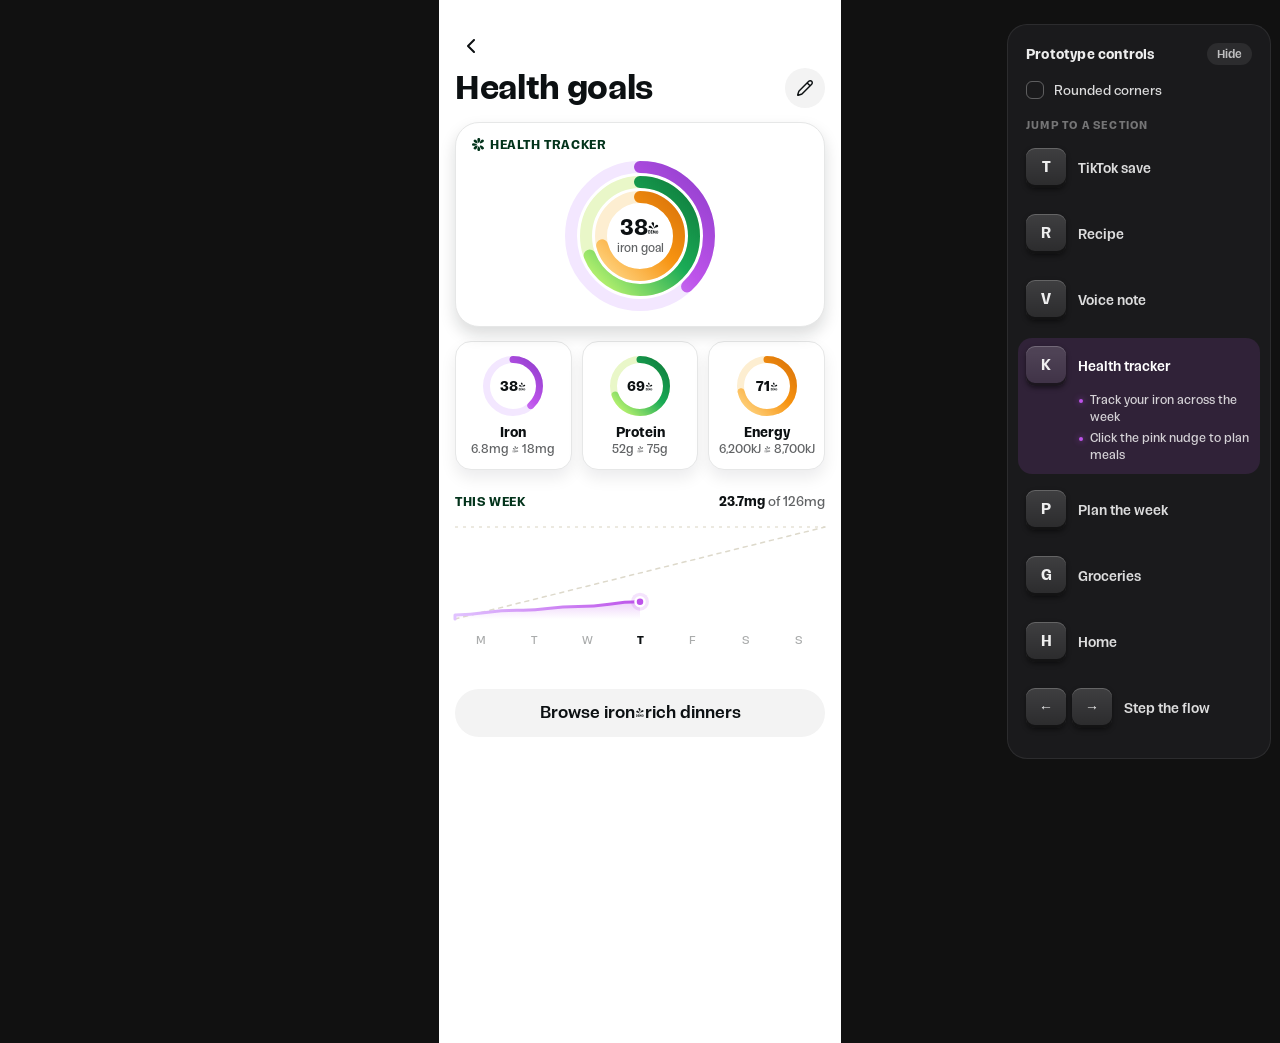
==== clove-home/goals.html @ 05e69d2d "Clove first-mile prototype, flow screenshots, and Pages deploy Co-Authored-By: Claude Fable 5 <norep" ====
<!DOCTYPE html>
<html lang="en">
<head>
<meta charset="utf-8" />
<meta name="viewport" content="width=device-width, initial-scale=1" />
<title>Clove - Health goals</title>
<link rel="stylesheet" href="base.css" />
<script src="frame.js"></script>
<link rel="stylesheet" href="memory.css" />
<link rel="stylesheet" href="goals.css" />
</head>
<body class="goals">
<div class="phone">

  <!-- same page chrome as My Kitchen: back chevron + big title -->
  <nav class="gl-nav">
    <button class="gl-nav__back" id="glBack" aria-label="Back"><span class="ico ico-24"><img src="assets/icons/chevron-rt.svg" alt="" style="transform:translate(-50%,-50%) rotate(90deg)" /></span></button>
  </nav>

  <main class="gl-body" id="glBody">
    <div class="gl-title-row">
      <h1 class="gl-title">Health goals</h1>
      <button class="gl-edit" id="glEdit" aria-label="Edit health goals">
        <span class="ico ico-20"><img src="assets/icons/pencil.svg" alt="" style="width:16px;height:16px" /></span>
      </button>
    </div>

    <section class="pcard gl-hero" id="glHero">
      <p class="gl-hero__eyebrow"><img src="assets/icons/clove-kale.svg" alt="" />Health tracker</p>
      <div class="gl-hero__rings">
        <div class="gl-hero__wrap">
          <div id="glHeroRings"></div>
          <div class="gl-hero__center"><span class="gl-hero__pct" id="glPct">0%</span><span class="gl-hero__lbl" id="glLbl">iron goal</span></div>
        </div>
      </div>
    </section>
    <!-- empty state -->
    <section class="pcard gl-promo" id="glPromo" hidden>
      <div class="gl-promo__top">
        <span class="gl-promo__rings" id="glPromoRings"></span>
        <div>
          <span class="goal-card__eyebrow"><img src="assets/icons/clove-kale.svg" alt="" />Health tracker</span>
          <p class="gl-promo__title">Cook toward a goal.</p>
        </div>
      </div>
      <p class="gl-promo__body">Tell Clove what you are working on, and every dinner it suggests is picked to close the gap.</p>
      <div class="gl-promo__chips"><span class="gl-chip">🩸 Iron</span><span class="gl-chip">💪 Protein</span><span class="gl-chip">+5 more</span></div>
      <button class="gl-promo__cta" id="glStart">Set a health goal →</button>
    </section>

    <div class="gl-rings" id="glRings"></div>

    <section class="gl-week" id="glWeek">
      <div class="gl-week__head"><span class="gl-eyebrow">This week</span><span class="gl-week__tot"><b id="glWeekTot">0</b> of <span id="glWeekGoal">0</span></span></div>
      <svg viewBox="0 0 320 108" preserveAspectRatio="none" id="glChart"></svg>
      <div class="gl-week__days"><span>M</span><span>T</span><span>W</span><span class="today">T</span><span>F</span><span>S</span><span>S</span></div>
    </section>

    <button class="btn-tonal gl-browse" id="glInsCta">Browse iron-rich dinners</button>

    <!-- the same pink nudge as the recipe page: plan the week around the goal -->
    <div class="gl-plan" id="glPlanWrap">
      <button class="ai-card" id="glPlan">
        <span class="ai-card__clove"><span class="mark"><img class="logo" src="assets/icons/clove-white.svg" alt="" /><img class="spark" src="assets/icons/clove-sparkle.svg" alt="" /></span></span>
        <span class="ai-card__text">
          <span class="t" id="glPlanT">Plan meals to hit your iron goal</span>
          <span class="s" id="glPlanS">Health goal: Iron</span>
        </span>
      </button>
    </div>

    <section class="gl-boost" id="glBoost" hidden>
      <p class="gl-boost__title" id="glBoostT"></p>
      <p class="gl-boost__sub">Ranked by how much of your daily target they cover</p>
      <div class="gl-boost__list" id="glBoostList"></div>
    </section>

  </main>

  <!-- "What are you working on?" -->
  <div class="gl-sheet" id="glSheet" hidden>
    <div class="gl-sheet__scrim" id="glScrim"></div>
    <div class="gl-sheet__card">
      <div class="gl-sheet__grab"></div>
      <h2 class="gl-sheet__h">What are you working on?</h2>
      <p class="gl-sheet__s">Clove shapes every suggestion around this.</p>
      <div class="gl-opts" id="glOpts"></div>
    </div>
  </div>
</div>

<script src="app.js"></script>
<script src="memory.js"></script>
<script src="goals.js"></script>
<script>
  (function () {
    var G = CloveGoals;
    var body = document.getElementById("glBody");
    var promo = document.getElementById("glPromo");
    var sheet = document.getElementById("glSheet");
    var ids = ["glRings", "glWeek", "glPlanWrap", "glInsCta", "glBoost", "glEdit"];

    // the tracker is pinned to Home by default (goals.js), quietly: no toast
    function setPinUI() {}

    function drawWeek(r) {
      var svg = document.getElementById("glChart");
      var goalN = r.goalN || parseFloat(String(r.goal).replace(/[^\d.]/g, "")) || 1;
      var nowN = r.nowN || parseFloat(String(r.now).replace(/[^\d.]/g, "")) || 0;
      var unit = r.unit || String(r.goal).replace(/[\d.,\s]/g, "");
      var weekPct = [0.31, 0.35, 0.28, 0, 0, 0, 0];
      // draw in the svg's real pixel box so nothing is stretched (round dot)
      var W = Math.round(svg.clientWidth) || 320, H = Math.round(svg.clientHeight) || 84, PAD = 8, run = 0, cum = [];
      svg.setAttribute("viewBox", "0 0 " + W + " " + H);
      svg.setAttribute("preserveAspectRatio", "xMidYMid meet");
      weekPct.forEach(function (p, i) { run += i === 3 ? nowN : p * goalN; cum.push(run); });
      var weekGoal = goalN * 7;
      var x = function (i) { return (i / 6) * W; };
      var y = function (v) { return H - PAD - Math.min(1, v / weekGoal) * (H - PAD * 2); };
      var pts = [{ x: 0, y: H - PAD }].concat(cum.slice(0, 4).map(function (v, i) { return { x: x(i), y: y(v) }; }));
      var d = pts.map(function (p, i) {
        if (!i) return "M" + p.x.toFixed(1) + " " + p.y.toFixed(1);
        var q = pts[i - 1], cx = (q.x + p.x) / 2;
        return "C" + cx.toFixed(1) + " " + q.y.toFixed(1) + " " + cx.toFixed(1) + " " + p.y.toFixed(1) + " " + p.x.toFixed(1) + " " + p.y.toFixed(1);
      }).join(" ");
      var last = pts[pts.length - 1];
      var lg = (G.GRADS[r.color] || [r.color, r.color]);
      lg = [lg[0], lg[1]];
      svg.innerHTML =
        '<defs><linearGradient id="cum" x1="0" y1="0" x2="0" y2="1"><stop offset="0%" stop-color="' + lg[1] + '" stop-opacity="0.26"/><stop offset="100%" stop-color="' + lg[1] + '" stop-opacity="0"/></linearGradient>' +
        '<linearGradient id="lineG" x1="0" y1="0" x2="1" y2="0"><stop offset="0%" stop-color="' + lg[0] + '"/><stop offset="100%" stop-color="' + lg[1] + '"/></linearGradient></defs>' +
        '<line x1="0" y1="8" x2="' + W + '" y2="8" stroke="#e6e2d6" stroke-width="1.5" stroke-dasharray="3 5"/>' +
        '<path d="M0 ' + (H - PAD) + " L" + W + " " + PAD + '" fill="none" stroke="#ddd9cb" stroke-width="1.5" stroke-dasharray="4 5" stroke-linecap="round"/>' +
        '<path d="' + d + " L" + last.x.toFixed(1) + " " + (H - PAD) + ' L0 ' + (H - PAD) + ' Z" fill="url(#cum)"/>' +
        '<path class="gl-line" d="' + d + '" fill="none" stroke="url(#lineG)" stroke-width="3" stroke-linecap="round" stroke-linejoin="round"/>' +
        '<circle cx="' + last.x.toFixed(1) + '" cy="' + last.y.toFixed(1) + '" r="9" fill="' + lg[1] + '" opacity="0.16"/>' +
        '<circle cx="' + last.x.toFixed(1) + '" cy="' + last.y.toFixed(1) + '" r="4.5" fill="' + lg[1] + '" stroke="#fff" stroke-width="2.5"/>';
      var fmt = function (n) { return (Math.round(n * 10) / 10).toLocaleString(); };
      document.getElementById("glWeekTot").textContent = fmt(cum[3]) + unit;
      document.getElementById("glWeekGoal").textContent = fmt(weekGoal) + unit;
      // draw the line in
      var line = svg.querySelector(".gl-line");
      var len = line.getTotalLength();
      line.style.strokeDasharray = len; line.style.strokeDashoffset = len;
      line.getBoundingClientRect();
      line.style.transition = "stroke-dashoffset 1.1s cubic-bezier(.35,.9,.35,1) .15s";
      line.style.strokeDashoffset = 0;
    }

    function render(animate) {
      var g = G.primary();
      ids.forEach(function (id) { document.getElementById(id).hidden = !g; });
      document.getElementById("glHero").hidden = !g;
      promo.hidden = !!g;
      setPinUI();
      if (!g) {
        document.getElementById("glPromoRings").innerHTML = G.ringsSVG([{ pct: 0.38, color: "#4285f4" }, { pct: 0.69, color: "#a855f7" }, { pct: 0.71, color: "#34a853" }], 88, 9, "#f0eee6", true);
        setTimeout(function () { G.playRings(promo); }, 150);
        return;
      }
      var rings = G.rings();
      // hero
      document.getElementById("glHeroRings").innerHTML = G.ringsSVG(rings, 152, 12, null, animate);
      document.getElementById("glLbl").textContent = g.heroShort;
      var pctEl = document.getElementById("glPct");
      var target = Math.round(rings[0].pct * 100);
      if (animate) {
        // timer-driven (not rAF) so it also runs while the tab is backgrounded
        var t0 = Date.now();
        clearInterval(pctEl._iv);
        pctEl._iv = setInterval(function () {
          var k = Math.min(1, (Date.now() - t0) / 1100); k = 1 - Math.pow(1 - k, 3);
          pctEl.textContent = Math.round(target * k) + "%";
          if (k >= 1) clearInterval(pctEl._iv);
        }, 16);
      } else pctEl.textContent = target + "%";
      // small ring cards
      document.getElementById("glRings").innerHTML = rings.map(function (r) {
        return '<div class="gl-ringcard"><div class="gl-ringcard__wrap">' + G.ringsSVG([r], 62, 7, r.track, animate) +
          '<span class="gl-ringcard__pct">' + Math.round(r.pct * 100) + "%</span></div>" +
          '<div><p class="gl-ringcard__lbl">' + r.label + '</p><p class="gl-ringcard__sub">' + r.now + " / " + r.goal + "</p></div></div>";
      }).join("");
      setTimeout(function () { G.playRings(document); }, 90);
      drawWeek(rings[0]);
      // the pink nudge holds back until the chart line has finished drawing,
      // then springs in (gl-plan--reveal: rise + wand pop + one sheen)
      var planCard = document.querySelector("#glPlanWrap .ai-card");
      planCard.classList.remove("ai-card--reveal");
      clearTimeout(planCard._t);
      if (animate) {
        planCard.classList.add("ai-card--wait");
        planCard._t = setTimeout(function () {
          planCard.classList.remove("ai-card--wait");
          planCard.classList.add("ai-card--reveal");
        }, 1500);
      } else planCard.classList.remove("ai-card--wait");
      // plan nudge (same as the recipe page) + browse CTA
      var lbl = rings[0].label;
      document.getElementById("glPlanT").textContent = "Plan meals to hit your " + lbl.toLowerCase() + " goal";
      document.getElementById("glPlanS").textContent = "Health goal: " + lbl;
      document.getElementById("glInsCta").textContent = g.insight.cta.replace(/^Show me /, "Browse ").replace(/\s*→\s*$/, "");
      document.getElementById("glBoostT").textContent = g.boostTitle;
      var doneIdx = G.boostedItem();
      document.getElementById("glBoostList").innerHTML = g.items.map(function (it, i) {
        var isDone = i === doneIdx;
        return '<div class="gl-item" style="--d:' + (i * 70) + 'ms"><img src="assets/img/goals/' + it.img + '" alt="" />' +
          '<div class="gl-item__body"><div class="gl-item__top"><span class="gl-item__t">' + it.title + '</span><span class="gl-item__time">' + it.time + "</span></div>" +
          '<span class="gl-item__gain">' + it.gain + ' <span class="gl-item__bar"><i style="width:' + Math.round(it.pct * 100) + '%"></i></span></span>' +
          '<p class="gl-item__why">✦ ' + it.why + "</p>" +
          '<button class="gl-item__add' + (isDone ? " done" : "") + '" data-i="' + i + '">' + (isDone ? "In your plan ✓" : "Add to plan") + "</button></div></div>";
      }).join("") || '<p class="gl-boost__sub">Clove is still learning which dinners fit this goal.</p>';
      var listOpen = doneIdx >= 0 || document.getElementById("glBoost").dataset.open === "1";
      document.getElementById("glBoost").hidden = !listOpen; // once you have cooked one, the list stays
      document.getElementById("glInsCta").hidden = listOpen;
    }

    /* ---- sheet: add a goal ---- */
    function openSheet() {
      var opts = document.getElementById("glOpts");
      opts.innerHTML = G.OPTIONS.map(function (o) {
        var have = G.has(o.id);
        return '<button class="gl-opt' + (have ? " have" : "") + '" data-id="' + o.id + '"' + (have ? " disabled" : "") + '><span class="e">' + o.emoji + '</span><span class="l">' + o.label + "</span>" +
          (have ? '<span class="have-tag">Already tracking</span>' : '<span class="s">' + o.sub + "</span>") + "</button>";
      }).join("");
      sheet.hidden = false;
      void sheet.offsetWidth;
      sheet.classList.add("show");
      opts.querySelectorAll(".gl-opt:not(.have)").forEach(function (b) {
        b.addEventListener("click", function () {
          b.classList.add("on");
          var id = b.dataset.id;
          setTimeout(function () {
            closeSheet();
            G.add(id);
            var g = G.LIB[id];
            setTimeout(function () {
              render(true);
              CloveMemory.toast(g.toast, "Added to your health goals · Clove will cook toward it", { goal: true, href: "goals.html" });
            }, 380);
          }, 260);
        });
      });
    }
    function closeSheet() {
      sheet.classList.remove("show");
      setTimeout(function () { sheet.hidden = true; }, 480);
    }
    document.getElementById("glScrim").addEventListener("click", closeSheet);
    document.getElementById("glStart").addEventListener("click", openSheet);
    document.getElementById("glEdit").addEventListener("click", openSheet);

    /* ---- plan nudge → meal plan ---- */
    document.getElementById("glPlan").addEventListener("click", function () {
      location.href = localStorage.getItem("clovePlanned") ? "plan.html" : "plan.html?ask=1";
    });

    /* ---- browse → boosters, cook one → ring climbs ---- */
    document.getElementById("glInsCta").addEventListener("click", function () {
      var cta = this, b = document.getElementById("glBoost");
      b.dataset.open = "1";
      cta.hidden = true;
      b.hidden = false;
      b.classList.add("reveal");
      setTimeout(function () { b.scrollIntoView({ behavior: "smooth", block: "start" }); }, 60);
    });
    document.getElementById("glBoostList").addEventListener("click", function (e) {
      var btn = e.target.closest(".gl-item__add");
      if (!btn || btn.classList.contains("done")) return;
      btn.classList.add("done");
      btn.textContent = "In your plan ✓";
      var g = G.primary();
      var it = g.items[Number(btn.dataset.i)];
      G.boost(Number(btn.dataset.i));
      localStorage.setItem("clovePlanned", "1");
      window.scrollTo({ top: 0, behavior: "smooth" });
      setTimeout(function () {
        render(true);
        var r = G.rings()[0];
        CloveMemory.toast(it.gain.replace("+", "") + ", " + (r.pct >= 0.95 ? "ring closed" : r.pct >= 0.78 ? "ring nearly closed" : "ring on its way"), "Added to this week’s plan", { goal: true, href: "plan.html" });
      }, 420);
    });

    document.getElementById("glBack").addEventListener("click", function () {
      if (document.referrer && /profile|index/.test(document.referrer)) history.back();
      else location.href = "profile.html";
    });

    // this page always shows the real tracker (same UI whether you arrive
    // from the profile card or the homepage): default to the iron goal,
    // quietly, if none is set yet
    if (!G.primary()) G.add("iron");
    render(true);
    if (location.hash === "#add") setTimeout(openSheet, 400);
  })();
</script>
</body>
</html>
---- clove-home/base.css ----
/* ============================================================
   Clove — shared design language
   Fonts, tokens, page frame, header patterns, tab bar
   ============================================================ */

@font-face {
  font-family: "Acaraje";
  src: url("assets/fonts/Acaraje-Regular.otf") format("opentype");
  font-weight: 400;
  font-style: normal;
  font-display: block;
}
@font-face {
  font-family: "Acaraje";
  src: url("assets/fonts/Acaraje-Medium.otf") format("opentype");
  font-weight: 500;
  font-style: normal;
  font-display: block;
}
@font-face {
  font-family: "Acaraje";
  src: url("assets/fonts/Acaraje-SemiBold.otf") format("opentype");
  font-weight: 600;
  font-style: normal;
  font-display: block;
}

/* The Fontspring demo cut of Acaraje swaps a "DEMO" watermark in for
   the numeral 4 and most ASCII punctuation (brackets, hyphen, @ $ & % #,
   quotes). Figma renders those glyphs normally, so layer a matching
   grotesque over just those code points. Declared last so it wins the
   family cascade for the range it covers. */
@font-face {
  font-family: "Acaraje";
  src: local("Helvetica Neue Medium"), local("HelveticaNeue-Medium"), local("Helvetica Neue");
  font-weight: 400;
  font-style: normal;
  unicode-range: U+0021-002B, U+002D, U+002F, U+0034, U+003C-003E, U+0040, U+005B-0060, U+007B-007E;
}
@font-face {
  font-family: "Acaraje";
  src: local("Helvetica Neue Medium"), local("HelveticaNeue-Medium"), local("Helvetica Neue");
  font-weight: 500;
  font-style: normal;
  unicode-range: U+0021-002B, U+002D, U+002F, U+0034, U+003C-003E, U+0040, U+005B-0060, U+007B-007E;
}
@font-face {
  font-family: "Acaraje";
  src: local("Helvetica Neue Bold"), local("HelveticaNeue-Bold");
  font-weight: 600;
  font-style: normal;
  unicode-range: U+0021-002B, U+002D, U+002F, U+0034, U+003C-003E, U+0040, U+005B-0060, U+007B-007E;
}

:root {
  /* Brand */
  --kale-100: #e9f7c8;
  --kale-300: #1aab56;
  --kale-500: #03331b;
  --eggplant-100: #f3e7ff;
  --eggplant-300: #bd53ea;
  --tomato-100: #fee4e7;
  --paprika-100: #fdeed1;
  --paprika-300: #f79310;
  --paprika-500: #6b2e00;
  --blueberry-100: #daf3ff;

  /* Neutrals */
  --black-100: #f3f3f3;
  --black-200: #e6e7e7;
  --black-300: #aaacac;
  --black-400: #616365;
  --black-500: #0c1012;
  --white: #ffffff;
  --quinary: #fbfbfb;

  /* Spacing scale */
  --sp-3xs: 4px;
  --sp-2xs: 4px;
  --sp-xs: 8px;
  --sp-s: 12px;
  --sp-m: 16px;
  --sp-l: 24px;
  --sp-xl: 32px;
  --sp-2xl: 48px;

  /* Effects */
  --shadow-100: 0px 4px 8px rgba(15, 18, 21, 0.15);
  --shadow-300: 0px 8px 8px rgba(15, 18, 21, 0.15);
}

* {
  margin: 0;
  padding: 0;
  box-sizing: border-box;
  -webkit-font-smoothing: antialiased;
  -moz-osx-font-smoothing: grayscale;
}

html,
body {
  background: #111; /* the dark stage around the phone, same as the TikTok step, throughout */
  font-family: "Acaraje", -apple-system, BlinkMacSystemFont, "Segoe UI", sans-serif;
  color: var(--black-500);
}

/* the scrollbar gutter is always reserved on both sides, so the centred
   phone never shifts sideways between short and tall pages */
html { scrollbar-gutter: stable both-edges; }

body {
  display: flex;
  justify-content: center;
  align-items: flex-start;
  min-height: 100vh;
  user-select: none;
  -webkit-user-select: none;
}

img {
  display: block;
  max-width: none;
  /* Never let a drag lift an image off the page */
  -webkit-user-drag: none;
  user-select: none;
  pointer-events: none;
}

a { color: inherit; text-decoration: none; }

/* ------------------------------------------------------------
   Device frame
   ------------------------------------------------------------ */
.phone {
  position: relative;
  width: 402px;
  min-height: 100vh;
  overflow-x: clip;
  background: var(--white);
  flex: none;
  /* keep the last row clear of the fixed tab bar */
  padding-bottom: 120px;
}

/* ------------------------------------------------------------
   Icon boxes — SVGs export at their path bounds and are centred
   inside a fixed square, exactly as in Figma.
   ------------------------------------------------------------ */
.ico {
  position: relative;
  flex: none;
  overflow: hidden;
}
.ico > img {
  position: absolute;
  left: 50%;
  top: 50%;
  transform: translate(-50%, -50%);
}
.ico-24 { width: 24px; height: 24px; }
.ico-20 { width: 20px; height: 20px; }
.ico-16 { width: 16px; height: 16px; }
.ico-12 { width: 12px; height: 12px; }

/* ------------------------------------------------------------
   Header patterns
   ------------------------------------------------------------ */
.page-header {
  position: relative;
  padding-top: var(--sp-2xl);
}

.page-header__bar {
  display: flex;
  align-items: center;
  justify-content: space-between;
  padding: 0 var(--sp-m);
  height: 48px;
}

.icon-button {
  display: flex;
  align-items: center;
  justify-content: center;
  gap: var(--sp-xs);
  padding: 12px;
  border-radius: 100px;
  border: none;
  background: none;
  overflow: hidden;
  cursor: pointer;
  font-family: inherit;
}

/* Avatar cluster (shared: home, plan, groceries) */
.avatar-group {
  display: flex;
  align-items: center;
  gap: var(--sp-2xs);
  padding: 4px 8px 4px 4px;
  border-radius: 300px;
  background: rgba(12, 16, 18, 0.08);
}

.user-stack {
  display: flex;
  align-items: flex-start;
  justify-content: flex-end;
}

.user-stack > * + * { margin-left: -12px; }

.user-stack__add {
  position: relative;
  z-index: 4;
  width: 32px;
  height: 32px;
  border: none;
  border-radius: 100px;
  background: var(--white);
  display: flex;
  align-items: center;
  justify-content: center;
  cursor: pointer;
}

.avatar-32 {
  position: relative;
  width: 32px;
  height: 32px;
  border-radius: 100px;
  border: 1px solid var(--white);
  background: var(--black-100);
  overflow: hidden;
  flex: none;
}
.avatar-32 img {
  width: 100%;
  height: 100%;
  object-fit: cover;
}
.avatar-32:nth-child(2) { z-index: 3; }
.avatar-32:nth-child(3) { z-index: 2; }

/* ------------------------------------------------------------
   TabBar — fixed, frosted (subtle iOS liquid glass)
   ------------------------------------------------------------ */
.tabbar {
  position: fixed;
  left: 50%;
  transform: translateX(-50%);
  bottom: 0;
  width: 402px;
  height: 88px;
  display: flex;
  align-items: flex-end;
  justify-content: center;
  gap: var(--sp-xs);
  padding: 0 var(--sp-l) var(--sp-xl);
  background: linear-gradient(180deg, rgba(255, 255, 255, 0) 0%, #ffffff 100%);
  /* no backdrop blur: content scrolls crisply under the bar */
  z-index: 40;
}

/* solo variant: only the clove button, docked right — no white band,
   so content beneath is never blurred or washed out */
.tabbar--solo {
  justify-content: flex-end;
  background: none;
  -webkit-backdrop-filter: none;
  backdrop-filter: none;
}

.tab-group {
  display: flex;
  align-items: center;
  gap: var(--sp-m);
  padding: 12px 16px;
  border-radius: 999px;
  /* Softly frosted — a nod to iOS liquid glass without full transparency */
  background: rgba(255, 255, 255, 0.68);
  -webkit-backdrop-filter: blur(18px) saturate(1.7);
  backdrop-filter: blur(18px) saturate(1.7);
  box-shadow:
    inset 0 0 0 1px rgba(255, 255, 255, 0.55),
    inset 0 1px 0 rgba(255, 255, 255, 0.9),
    0 8px 16px rgba(15, 18, 21, 0.15);
}

.tab-button {
  display: flex;
  align-items: center;
  justify-content: center;
  gap: 8px;
  width: 32px;
  height: 32px;
  border: none;
  border-radius: 100px;
  background: none;
  cursor: pointer;
  flex: none;
}

.chat-button {
  position: relative;
  display: flex;
  align-items: center;
  justify-content: center;
  width: 56px;
  height: 56px;
  border: none;
  border-radius: var(--sp-2xl);
  background: var(--eggplant-300);
  box-shadow:
    inset 0 1px 0 rgba(255, 255, 255, 0.25),
    0 8px 16px rgba(15, 18, 21, 0.15);
  cursor: pointer;
  flex: none;
}

/* white clove mark + sparkle, per Plan/Groceries designs */
.chat-button .mark {
  position: relative;
  width: 32px;
  height: 32px;
}
.chat-button .mark .logo {
  position: absolute;
  left: 1px;
  top: 3px;
  width: 24.8px;
  height: 28px;
}
.chat-button .mark .spark {
  position: absolute;
  right: 0;
  top: 0;
  width: 8.16px;
  height: 8.16px;
}

/* Drag affordances */
.rail,
.prompt-rail { cursor: grab; }
.rail.dragging,
.prompt-rail.dragging { cursor: grabbing; }

/* Tiny creator avatar (shared) */
.avatar-16 {
  width: 16px;
  height: 16px;
  border-radius: 100px;
  background: var(--black-400);
  flex: none;
  overflow: hidden;
}
.avatar-16 img {
  width: 100%;
  height: 100%;
  object-fit: cover;
}

/* ------------------------------------------------------------
   Motion — page transitions + touch feedback
   ------------------------------------------------------------ */

/* Cross-document view transitions (Chromium): pages crossfade + rise */
@view-transition {
  navigation: auto;
}

/* pure crossfade: the snapshots cover the whole stage (phone included),
   so any translate here reads as the entire screen jumping */
@keyframes page-in {
  from { opacity: 0; }
}
@keyframes page-out {
  to { opacity: 0; }
}

::view-transition-old(root) {
  animation: page-out 120ms cubic-bezier(0.4, 0, 1, 1) both;
}
::view-transition-new(root) {
  animation: page-in 220ms cubic-bezier(0.22, 1, 0.36, 1) both;
}

/* Springy press feedback on anything tappable */
button,
.tab-button,
.chip,
.prompt,
.twist,
.list-card,
.grid-card,
.magic-tag,
.card,
.card-xs {
  transition: transform 160ms cubic-bezier(0.22, 1, 0.36, 1);
}

button:active,
.tab-button:active,
.chip:active,
.prompt:active,
.twist:active,
.list-card:active,
.grid-card:active,
.magic-tag:active,
.card:active,
.card-xs:active {
  transform: scale(0.96);
}

.chat-button:active { transform: scale(0.92); }

/* Content rises softly on load (staggered via --d) */
.rise {
  opacity: 0;
  transform: translateY(14px);
  animation: rise-in 480ms cubic-bezier(0.22, 1, 0.36, 1) both;
  animation-delay: var(--d, 0ms);
}

@keyframes rise-in {
  to { opacity: 1; transform: none; }
}

@media (prefers-reduced-motion: reduce) {
  .rise { animation: none; opacity: 1; transform: none; }
  ::view-transition-old(root),
  ::view-transition-new(root) { animation: none; }
}

/* Tonal pill button (shared) */
.btn-tonal {
  display: flex;
  align-items: center;
  justify-content: center;
  gap: var(--sp-xs);
  height: 48px;
  border: none;
  border-radius: 100px;
  background: var(--black-100);
  font-family: inherit;
  font-size: 16px;
  font-weight: 500;
  line-height: 1.6;
  color: var(--black-500);
  cursor: pointer;
}

/* ============================================================
   Presenter controls (desktop): the panel to the right of the
   phone, its collapse pill, and the rounded device-frame mask.
   Meta-UI on the stage, so it lives in the dark.
   ============================================================ */
.cpanel {
  position: fixed;
  right: 24px;
  top: 24px;
  width: 264px;
  max-height: calc(100vh - 48px);
  overflow-y: auto;
  padding: 18px 18px 20px;
  border-radius: 20px;
  background: rgba(28, 28, 30, 0.92);
  border: 1px solid rgba(255, 255, 255, 0.08);
  color: rgba(255, 255, 255, 0.92);
  z-index: 2001;
  opacity: 0;
  transform: translateX(12px);
  pointer-events: none;
  transition: opacity 260ms ease, transform 380ms cubic-bezier(0.22, 1, 0.36, 1);
  scrollbar-width: none;
}
.cpanel::-webkit-scrollbar { display: none; }
body.cpanel-open .cpanel { opacity: 1; transform: none; pointer-events: auto; }

.cpanel__head { display: flex; align-items: center; justify-content: space-between; margin-bottom: 14px; }
.cpanel__head span { font-size: 13px; font-weight: 600; letter-spacing: 0.2px; }
.cpanel__min {
  border: none;
  background: rgba(255, 255, 255, 0.08);
  color: rgba(255, 255, 255, 0.7);
  font-family: inherit;
  font-size: 11px;
  font-weight: 500;
  padding: 4px 10px;
  border-radius: 100px;
  cursor: pointer;
  transition: background 160ms ease;
}
.cpanel__min:hover { background: rgba(255, 255, 255, 0.14); }

.cpanel__round {
  display: flex;
  align-items: center;
  gap: 10px;
  font-size: 12.5px;
  color: rgba(255, 255, 255, 0.85);
  cursor: pointer;
  padding: 2px 0 4px;
}
.cpanel__round input { position: absolute; opacity: 0; pointer-events: none; }
.cpanel__round .cb {
  width: 18px;
  height: 18px;
  border-radius: 6px;
  border: 1.5px solid rgba(255, 255, 255, 0.3);
  display: flex;
  align-items: center;
  justify-content: center;
  flex: none;
  transition: background 160ms ease, border-color 160ms ease;
}
.cpanel__round input:checked + .cb { background: #fff; border-color: #fff; }
.cpanel__round input:checked + .cb::after {
  content: "";
  width: 9px;
  height: 5px;
  border-left: 2px solid #111;
  border-bottom: 2px solid #111;
  transform: rotate(-45deg) translate(0.5px, -1px);
}

.cpanel__sec {
  margin: 16px 0 8px;
  font-size: 10.5px;
  font-weight: 600;
  letter-spacing: 1.2px;
  text-transform: uppercase;
  color: rgba(255, 255, 255, 0.4);
}

.cpts {
  list-style: none;
  display: flex;
  flex-direction: column;
  gap: 3px;
}
.cpts li {
  position: relative;
  padding-left: 12px;
  font-size: 11.5px;
  line-height: 1.5;
  color: rgba(255, 255, 255, 0.55);
}
.cpts li::before {
  content: "";
  position: absolute;
  left: 1px;
  top: 7px;
  width: 4px;
  height: 4px;
  border-radius: 100px;
  background: rgba(255, 255, 255, 0.28);
}
.cpanel__keys { display: flex; flex-direction: column; gap: 8px; margin: 0 -8px; }
.ckey { padding: 8px 8px 10px; border-radius: 14px; transition: background 200ms ease; }
.ckey.go { cursor: pointer; }
.ckey.go:hover { background: rgba(255, 255, 255, 0.05); }
.ckey__row { display: flex; align-items: center; gap: 12px; margin-bottom: 6px; }
.ckey .key {
  display: flex;
  align-items: center;
  justify-content: center;
  width: 40px;
  height: 40px;
  /* the bottom bevel eats 3px of the cap face: pad so the letter
     centres on the face, not the full box */
  padding: 0 0 3px;
  border-radius: 9px;
  background: linear-gradient(180deg, rgba(255, 255, 255, 0.16), rgba(255, 255, 255, 0.07));
  box-shadow:
    inset 0 1px 0 rgba(255, 255, 255, 0.2),
    inset 0 -3px 0 rgba(0, 0, 0, 0.55),
    0 2px 5px rgba(0, 0, 0, 0.45);
  font-size: 14px;
  font-weight: 600;
  white-space: nowrap;
  flex: none;
}
.ckey .key + .key { margin-left: -6px; } /* arrow pair sits close */
.ckey .name { font-size: 13px; font-weight: 500; color: rgba(255, 255, 255, 0.85); }
.ckey .cpts { padding-left: 52px; }

/* only the CURRENT screen's block expands, pink, with its steps;
   the rest stay compact key + name rows */
.ckey:not(.cur) .cpts { display: none; }
.ckey:not(.cur) .ckey__row { margin-bottom: 0; }
.ckey.cur { background: rgba(189, 83, 234, 0.13); }
.ckey.cur .name { color: #fff; }
.ckey.cur .cpts li { color: rgba(255, 255, 255, 0.8); }
.ckey.cur .cpts li::before { background: var(--eggplant-300); box-shadow: 0 0 6px rgba(189, 83, 234, 0.7); }

.cpanel-pill {
  position: fixed;
  right: 20px;
  bottom: 20px;
  z-index: 2001;
  padding: 9px 16px;
  border: 1px solid rgba(255, 255, 255, 0.06);
  border-radius: 100px;
  background: rgba(28, 28, 30, 0.45);
  color: rgba(255, 255, 255, 0.4);
  font-family: inherit;
  font-size: 12.5px;
  font-weight: 500;
  cursor: pointer;
  opacity: 0;
  transform: translateY(8px);
  pointer-events: none;
  transition: opacity 240ms ease, transform 320ms cubic-bezier(0.22, 1, 0.36, 1), background 160ms ease;
}
body:not(.cpanel-open) .cpanel-pill { opacity: 1; transform: none; pointer-events: auto; }
.cpanel-pill:hover { background: rgba(28, 28, 30, 0.95); color: rgba(255, 255, 255, 0.85); border-color: rgba(255, 255, 255, 0.12); }

/* rounded device frame: the page itself is inset 16px top and bottom
   (real padding, so nothing is covered), and a pure-CSS corner mask
   rounds that smaller window. The class lives on <html> and is set by
   frame.js in <head>, so every page paints rounded from its first frame. */
html.frame-rounded body { padding-top: 16px; padding-bottom: 16px; }
html.frame-rounded .phone { min-height: calc(100vh - 32px); }
html.frame-rounded::after {
  content: "";
  position: fixed;
  left: 50%;
  transform: translateX(-50%);
  top: 16px;
  bottom: 16px;
  width: 402px;
  border-radius: 36px;
  pointer-events: none;
  z-index: 1999;
  box-shadow: 0 0 0 400px #111;
}

/* the presenter chrome only fits beside the phone on a real desktop */
@media (max-width: 1039px) { .cpanel, .cpanel-pill { display: none; } }

/* ============================================================
   Feature teasers (keys 1/2/3): a framed stage playing looping
   slices of the prototype with a slow zooming camera.
   ============================================================ */
.demo-overlay {
  position: fixed;
  inset: 0;
  background: #0c0c0e;
  z-index: 3000;
  display: none;
  flex-direction: column;
  align-items: center;
  justify-content: center;
  gap: 16px;
}
.demo-overlay.on { display: flex; animation: demo-fade 320ms ease both; }
@keyframes demo-fade { from { opacity: 0; } }

.demo-stage {
  position: relative;
  width: 402px;
  height: min(calc(100vh - 150px), 820px);
  border-radius: 40px;
  overflow: hidden;
  background: #fff;
  box-shadow:
    0 0 0 1px rgba(255, 255, 255, 0.08),
    0 40px 90px rgba(0, 0, 0, 0.65);
}

.demo-cam {
  width: 100%;
  height: 100%;
  transform-origin: 0 0;
  transition: transform 1500ms cubic-bezier(0.22, 1, 0.36, 1);
}

.demo-frame {
  display: block;
  width: 100%;
  height: 100%;
  border: 0;
}

/* the Screen Studio mobile cursor: a soft circular touch point that
   glides between targets and squeezes on press */
.demo-cursor {
  position: absolute;
  left: 0;
  top: 0;
  width: 46px;
  height: 46px;
  border-radius: 100px;
  background: radial-gradient(circle at 38% 32%, rgba(255, 255, 255, 0.95), rgba(235, 235, 238, 0.75));
  box-shadow:
    0 6px 18px rgba(0, 0, 0, 0.28),
    inset 0 0 0 1px rgba(255, 255, 255, 0.65);
  opacity: 0;
  pointer-events: none;
  z-index: 5;
}
.demo-cursor::after {
  content: "";
  position: absolute;
  inset: 0;
  border-radius: 100px;
  transition: transform 180ms cubic-bezier(0.22, 1, 0.36, 1);
}
.demo-cursor.press {
  animation: demo-press 240ms cubic-bezier(0.3, 0, 0.2, 1);
}
@keyframes demo-press {
  40% { scale: 0.78; }
}
---- clove-home/memory.css ----
/* ============================================================
   Clove — memory moments
   The gradient "saved to memory" pill + inline nudges that thread
   the first-mile flow together.
   ============================================================ */

:root {
  --pro-gradient: linear-gradient(-90deg, #e1c3ff 0%, #bd53ea 26.9%, #bd53ea 49%, #e9f7c8 100%);
  /* darker stops for gradient TEXT on light backgrounds */
  --pro-gradient-text: linear-gradient(-90deg, #8f3ecb 0%, #9b2fd0 26.9%, #9b2fd0 49%, #66832f 100%);
  /* card-title headers (Figma 28042:23390) */
  --pro-gradient-title: linear-gradient(-90deg, #e1c3ff 0%, #bd53ea 26.9%, #bd53ea 49%, #d5ff73 100%);
}

/* ============================================================
   AI activity glow (Figma 28050:46117) — a pink inset halo with
   soft blooms swirling the screen edge while AI works a page.
   Always faded out (AIGlow.stop) the moment the task completes.
   ============================================================ */
.ai-glow {
  position: fixed;
  left: 50%;
  transform: translateX(-50%);
  top: 0;
  bottom: 0;
  width: 402px;
  pointer-events: none;
  z-index: 95;
  opacity: 0;
  transition: opacity 700ms ease;
  overflow: hidden;
}

/* behind mode: the swirl sits under the page content (z46) but above the
   checkout ai-frame plate (z45), so opaque cards mask it */
.ai-glow.behind { z-index: 45; }

.ai-glow.on { opacity: 1; }

/* a square-cornered base layer runs right into the screen corners (inset
   shadows deepen naturally where two edges meet), so the rounded halo above
   reads rounded on the inside while the glow itself fills every corner */
.ai-glow {
  box-shadow:
    inset 0 0 46px rgba(189, 83, 234, 0.5),
    inset 0 0 16px rgba(189, 83, 234, 0.4);
}

/* base halo: rounded so the glow turns the corners softly, no sharp elbows */
.ai-glow::before {
  content: "";
  position: absolute;
  inset: 0;
  border-radius: 48px;
  box-shadow:
    inset 0 0 16px var(--eggplant-300),
    inset 0 0 60px var(--eggplant-100);
}

/* slow breath layered on top of the base halo */
.ai-glow::after {
  content: "";
  position: absolute;
  inset: 0;
  border-radius: 48px;
  box-shadow:
    inset 0 0 28px rgba(189, 83, 234, 0.55),
    inset 0 0 90px rgba(225, 195, 255, 0.8);
  animation: ai-glow-breathe 3.6s ease-in-out infinite;
}

@keyframes ai-glow-breathe {
  0%, 100% { opacity: 0.3; }
  50% { opacity: 1; }
}

/* blobs orbit OUTSIDE the frame; only their fringe bleeds in, so the
   swirl lives on the border and the middle stays clean */
.ai-glow i {
  position: absolute;
  border-radius: 50%;
  filter: blur(36px);
  transform: translate(-50%, -50%);
}

.ai-glow .a {
  width: 260px;
  height: 200px;
  background: radial-gradient(closest-side, rgba(189, 83, 234, 0.65), rgba(189, 83, 234, 0));
  animation: ai-orbit 7.5s linear infinite;
}

.ai-glow .b {
  width: 320px;
  height: 240px;
  background: radial-gradient(closest-side, rgba(225, 195, 255, 0.9), rgba(225, 195, 255, 0));
  animation: ai-orbit 10.5s linear infinite reverse;
}

.ai-glow .c {
  width: 200px;
  height: 160px;
  background: radial-gradient(closest-side, rgba(233, 180, 255, 0.75), rgba(233, 180, 255, 0));
  animation: ai-orbit 5.8s linear infinite;
  animation-delay: -2.6s;
}

/* perimeter path: centers stay ~50px beyond the edge the whole lap */
@keyframes ai-orbit {
  0%    { left: 50%;               top: -50px; }
  12.5% { left: calc(100% + 50px); top: -50px; }
  25%   { left: calc(100% + 50px); top: 50%; }
  37.5% { left: calc(100% + 50px); top: calc(100% + 50px); }
  50%   { left: 50%;               top: calc(100% + 50px); }
  62.5% { left: -50px;             top: calc(100% + 50px); }
  75%   { left: -50px;             top: 50%; }
  87.5% { left: -50px;             top: -50px; }
  100%  { left: 50%;               top: -50px; }
}

/* element-scoped swirl: a rounded pink frame hugging one section */
.ai-glow-local {
  position: absolute;
  inset: 12px 6px 0 6px;
  border-radius: 24px;
  pointer-events: none;
  overflow: hidden;
  opacity: 0;
  transition: opacity 700ms ease;
  z-index: 0;
}
.ai-glow-local.on { opacity: 1; }
.ai-glow-local::before {
  content: "";
  position: absolute;
  inset: 0;
  border-radius: inherit;
  box-shadow:
    inset 0 0 14px var(--eggplant-300),
    inset 0 0 48px var(--eggplant-100);
}
.ai-glow-local::after {
  content: "";
  position: absolute;
  inset: 0;
  border-radius: inherit;
  box-shadow:
    inset 0 0 24px rgba(189, 83, 234, 0.55),
    inset 0 0 70px rgba(225, 195, 255, 0.8);
  animation: ai-glow-breathe 3.2s ease-in-out infinite;
}
.ai-glow-local i {
  position: absolute;
  border-radius: 50%;
  filter: blur(28px);
  transform: translate(-50%, -50%);
}
.ai-glow-local .a { width: 170px; height: 130px; background: radial-gradient(closest-side, rgba(189, 83, 234, 0.65), rgba(189, 83, 234, 0)); animation: ai-orbit 6.5s linear infinite; }
.ai-glow-local .b { width: 210px; height: 160px; background: radial-gradient(closest-side, rgba(225, 195, 255, 0.9), rgba(225, 195, 255, 0)); animation: ai-orbit 9s linear infinite reverse; }
.ai-glow-local .c { width: 140px; height: 110px; background: radial-gradient(closest-side, rgba(233, 180, 255, 0.75), rgba(233, 180, 255, 0)); animation: ai-orbit 5s linear infinite; animation-delay: -2.2s; }
/* content stays above the local glow */
.ai-host > *:not(.ai-glow-local) { position: relative; z-index: 1; }

/* Floating memory toast */
/* Docked to the top like a system notification, so it can never sit
   on top of a bottom CTA, sheet, or the tab bar. */
.mem-toast {
  position: fixed;
  left: 50%;
  top: 54px;
  transform: translateX(-50%) translateY(-24px) scale(0.92);
  display: flex;
  align-items: center;
  gap: 10px;
  max-width: 370px;
  padding: 10px 12px 10px 10px;
  border-radius: 999px;
  background: rgba(255, 255, 255, 0.94);
  -webkit-backdrop-filter: blur(18px) saturate(1.7);
  backdrop-filter: blur(18px) saturate(1.7);
  box-shadow:
    inset 0 0 0 1px rgba(255, 255, 255, 0.6),
    0 12px 32px rgba(15, 18, 21, 0.22);
  opacity: 0;
  pointer-events: none;
  z-index: 96; /* above the full-page AI glow (95): a notification stays crisp over the swirl */
  transition: opacity 240ms ease,
    transform 380ms cubic-bezier(0.22, 1.2, 0.36, 1);
}

.mem-toast.show {
  opacity: 1;
  transform: translateX(-50%) translateY(0) scale(1);
  pointer-events: auto;
}

.mem-toast__spark {
  width: 30px;
  height: 30px;
  border-radius: 100px;
  background: var(--pro-gradient);
  display: flex;
  align-items: center;
  justify-content: center;
  flex: none;
}

.mem-toast__spark img { width: 12px; height: 12px; }

.mem-toast.show .mem-toast__spark {
  animation: mem-spark 700ms cubic-bezier(0.2, 1.4, 0.35, 1) both;
}

@keyframes mem-spark {
  0% { transform: scale(0.4) rotate(-40deg); }
  70% { transform: scale(1.15) rotate(6deg); }
  100% { transform: scale(1) rotate(0); }
}

.mem-toast__text {
  font-size: 14px;
  line-height: 20px;
  color: var(--black-500);
  white-space: nowrap;
  overflow: hidden;
  text-overflow: ellipsis;
}

.mem-toast__text b { font-weight: 500; }

.mem-toast__text .k {
  display: block;
  font-size: 11.5px;
  line-height: 15px;
  color: var(--black-400);
}
/* single memories are one plain line ("Memory: Cooks for 2"): no sub line,
   the label light, the fact itself medium */
.mem-toast__text .k:empty { display: none; }
.mem-toast__text b .pfx { font-weight: 400; color: var(--black-400); }

.mem-toast__edit {
  margin-left: 2px;
  padding: 6px 12px;
  border: none;
  border-radius: 100px;
  background: var(--black-100);
  font-family: inherit;
  font-size: 13px;
  font-weight: 500;
  color: var(--black-500);
  cursor: pointer;
  flex: none;
}

/* Inline Clove nudge — a suggestion row that leads to the next step */
/* same language as the pink .ai-card (recipe/plan/groceries), with a
   small clove disc instead of a line icon */
.clove-nudge {
  display: flex;
  align-items: center;
  gap: 16px;
  padding: 8px 20px 8px 16px;
  border-radius: 100px; /* fully rounded pill */
  background: var(--eggplant-100);
  cursor: pointer;
  border: none;
  width: 100%;
  font-family: inherit;
  text-align: left;
  transition: transform 160ms cubic-bezier(0.22, 1, 0.36, 1);
}

.clove-nudge:active { transform: scale(0.985); }

.clove-nudge[hidden] { display: none; }

/* the pink Clove AI mark, shared by every contextual nudge so they all
   read as one voice: a flat eggplant disc, no gradient */
.clove-nudge__logo,
.ai-card__clove {
  position: relative;
  width: 30px;
  height: 30px;
  border-radius: 100px;
  background: var(--eggplant-300);
  display: flex;
  align-items: center;
  justify-content: center;
  flex: none;
}

.clove-nudge__logo img { width: 13.3px; height: 15px; }

/* the chat button's mark (Figma 28108:97436), scaled to the 30px disc:
   flower at half the disc height, sparkle riding the top right */
.clove-nudge__logo .mark,
.ai-card__clove .mark { position: relative; width: 17px; height: 17px; }
.clove-nudge__logo .mark .logo,
.ai-card__clove .mark .logo { position: absolute; left: 0.5px; top: 1.6px; width: 13.3px; height: 15px; }
.clove-nudge__logo .mark .spark,
.ai-card__clove .mark .spark { position: absolute; right: 0; top: 0; width: 4.4px; height: 4.4px; }

.clove-nudge__text {
  display: flex;
  flex-direction: column;
  gap: 2px;
  flex: 1 0 0;
  min-width: 0;
  font-size: 12px;
  line-height: 1.45;
  color: #5b0a60;
}

.clove-nudge__text .t { font-weight: 600; }
.clove-nudge__text .s { font-weight: 300; }

.clove-nudge__arrow { display: none; }

.clove-nudge.rise-late {
  opacity: 0;
  transform: translateY(12px);
  animation: rise-in 480ms cubic-bezier(0.22, 1, 0.36, 1) 600ms both;
}

/* flow-nudge pill (shared with checkout's entry fab) */
.checkout-fab {
  position: fixed;
  left: 50%;
  transform: translateX(-50%);
  bottom: 96px;
  display: flex;
  align-items: center;
  gap: 8px;
  height: 48px;
  padding: 0 20px;
  border: none;
  border-radius: 100px;
  background: var(--kale-500);
  color: var(--white);
  font-family: inherit;
  font-size: 16px;
  font-weight: 500;
  box-shadow: 0 12px 24px rgba(3, 51, 27, 0.3);
  cursor: pointer;
  white-space: nowrap;
  z-index: 41;
}

/* freshly captured memory — pink dot until the user looks at it */
.memory-row.is-new .memory-edit { position: relative; }

.memory-row.is-new .memory-edit::after {
  content: "";
  position: absolute;
  top: -2px;
  right: -2px;
  width: 10px;
  height: 10px;
  border-radius: 100px;
  background: var(--eggplant-300);
  border: 2px solid var(--white);
  animation: dot-pop 500ms cubic-bezier(0.2, 1.4, 0.35, 1) both;
}

@keyframes dot-pop {
  0% { transform: scale(0); }
  70% { transform: scale(1.3); }
  100% { transform: scale(1); }
}

/* ------------------------------------------------------------
   In-UI AI nudge card (pink). Replaces the floating pill nudges.
   Figma 28063:51946 (recipe) · 28063:53251 (plan) · 28074:91864 (groceries)
   ------------------------------------------------------------ */
.ai-card {
  display: flex;
  align-items: center;
  gap: 16px;
  width: 100%;
  padding: 8px 20px 8px 16px;
  border: none;
  border-radius: 100px; /* fully rounded pill */
  background: var(--eggplant-100);
  font-family: inherit;
  text-align: left;
  cursor: pointer;
  transition: transform 160ms cubic-bezier(0.22, 1, 0.36, 1), background 160ms ease, border-radius 260ms cubic-bezier(0.22, 1, 0.36, 1);
}
.ai-card:active { transform: scale(0.985); }

/* shared magical entrance for the pink nudges (same on every page):
   a quiet spring up, the clove popping in, one soft sheen across */
.ai-card--wait { opacity: 0; }
.ai-card--reveal {
  position: relative;
  overflow: hidden;
  animation: ai-card-in 640ms cubic-bezier(0.22, 1.2, 0.36, 1) both;
}
.ai-card--reveal > .ai-card__clove,
.ai-card--reveal .ai-card__main > .ai-card__clove {
  animation: ai-clove-in 620ms cubic-bezier(0.34, 1.56, 0.64, 1) 200ms both;
}
.ai-card--reveal::after {
  content: "";
  position: absolute;
  inset: 0;
  background: linear-gradient(105deg, transparent 32%, rgba(255, 255, 255, 0.5) 50%, transparent 64%);
  transform: translateX(-130%);
  animation: ai-sheen 1000ms cubic-bezier(0.4, 0, 0.2, 1) 460ms forwards;
  pointer-events: none;
}
@keyframes ai-card-in { from { opacity: 0; transform: translateY(18px) scale(0.96); } }
@keyframes ai-clove-in { from { opacity: 0; transform: scale(0.4) rotate(-30deg); } }
@keyframes ai-sheen { to { transform: translateX(130%); } }
/* the expanded memories list needs real corners to read well */
.ai-card.open { border-radius: 28px; }
.ai-card[hidden] { display: none; }

.ai-card__text {
  display: flex;
  flex-direction: column;
  gap: 2px;
  flex: 1 0 0;
  min-width: 0;
  font-size: 12px;
  line-height: 1.45;
  color: #5b0a60; /* eggplant-500 */
}
.ai-card__text .t { font-weight: 600; }
.ai-card__text .s { font-weight: 300; }

/* stacked variant: a main row plus an expandable "memories used" list */
.ai-card--stack { flex-direction: column; align-items: stretch; gap: 0; }
.ai-card__main { display: flex; align-items: center; gap: 16px; }
.ai-card__chev {
  width: 32px;
  height: 32px;
  margin-right: -8px;
  border: none;
  border-radius: 100px;
  background: none;
  display: flex;
  align-items: center;
  justify-content: center;
  cursor: pointer;
  flex: none;
}
.ai-card__chev[hidden] { display: none; }
.ai-card__chev:focus, .ai-card__chev:focus-visible { outline: none; }
.ai-card__chev, .ai-card { -webkit-tap-highlight-color: transparent; }
.ai-card__chev .ico img { transition: transform 320ms cubic-bezier(0.22, 1, 0.36, 1); }
.ai-card.open .ai-card__chev .ico img { transform: translate(-50%, -50%) rotate(180deg) !important; }
.ai-card__more {
  display: grid;
  grid-template-rows: 0fr;
  transition: grid-template-rows 380ms cubic-bezier(0.22, 1, 0.36, 1);
}
.ai-card.open .ai-card__more { grid-template-rows: 1fr; }
.ai-card__mems { overflow: hidden; min-height: 0; }
.ai-card__mems > .ai-mem:first-child { margin-top: 10px; padding-top: 10px; border-top: 1px solid rgba(91, 10, 96, 0.12); }
.ai-mem {
  display: flex;
  align-items: center;
  gap: 10px;
  padding: 5px 0;
  font-size: 12px;
  line-height: 1.45;
  color: #5b0a60;
  opacity: 0;
  transform: translateY(4px);
  transition: opacity 260ms ease, transform 320ms cubic-bezier(0.22, 1, 0.36, 1);
}
.ai-card.open .ai-mem { opacity: 1; transform: none; }
.ai-card.open .ai-mem:nth-child(2) { transition-delay: 60ms; }
.ai-card.open .ai-mem:nth-child(3) { transition-delay: 120ms; }
.ai-card.open .ai-mem:nth-child(4) { transition-delay: 180ms; }
.ai-mem .e { width: 24px; text-align: center; font-size: 14px; flex: none; }
.ai-mem .x { font-weight: 500; }
---- clove-home/goals.css ----
/* ============================================================
   Clove — health goals (tracker page, profile card, pinned home card)
   Reference: "Set health goals" Claude design, adapted to Clove tokens.
   ============================================================ */

/* ---- shared card (home pin + design's tracker card) ---- */
.goal-card {
  display: flex;
  align-items: center;
  gap: 16px;
  width: 100%;
  padding: 16px 16px 16px 18px;
  border-radius: 24px;
  background: var(--white);
  border: 0.5px solid var(--black-200);
  box-shadow: 0 8px 16px rgba(15, 18, 21, 0.12);
  text-decoration: none;
  color: inherit;
  cursor: pointer;
  transition: transform 160ms cubic-bezier(0.22, 1, 0.36, 1);
}
.goal-card:active { transform: scale(0.985); }
.goal-card__rings { width: 76px; height: 76px; flex: none; display: flex; }
.goal-card__text { flex: 1 0 0; min-width: 0; display: flex; flex-direction: column; }
.goal-card__eyebrow {
  display: flex;
  align-items: center;
  gap: 6px;
  font-size: 12px;
  font-weight: 600;
  letter-spacing: 0.6px;
  text-transform: uppercase;
  color: var(--kale-500);
}
.goal-card__eyebrow img { width: 11px; height: 12px; }
.goal-card__title { margin-top: 6px; font-size: 20px; font-weight: 600; line-height: 1.15; letter-spacing: -0.4px; color: var(--black-500); }
.goal-card__line { margin-top: 4px; font-size: 13.5px; line-height: 1.4; color: var(--black-400); }
.goal-card__arrow { font-size: 20px; color: var(--kale-500); flex: none; }

/* pinned on the homepage, under the hero */
#goalPinSlot { padding: 0 16px 8px; }
#goalPinSlot .goal-card { animation: rise-in 480ms cubic-bezier(0.22, 1, 0.36, 1) both; }

/* ---- profile option card ---- */
.option-card--goals { text-decoration: none; color: inherit; display: block; }
.option-card--goals .goal-art { width: 84px; height: 84px; display: flex; align-items: center; justify-content: center; }
.option-card__sub { font-size: 12px; line-height: 17px; color: var(--black-400); text-align: center; margin-top: -8px; }
/* green highlight when arriving from a health-goal toast: ring + soft kale wash, held so it is noticed */
.option-card--goals.flash { animation: goal-flash 2.4s ease 1; }
@keyframes goal-flash {
  0%, 100% { box-shadow: 0 8px 16px rgba(15, 18, 21, 0.15); background: var(--white); }
  20%, 70% { box-shadow: 0 0 0 3px var(--kale-300), 0 8px 24px rgba(26, 171, 86, 0.35); background: var(--kale-100); }
}

/* ---- goals page: the same bones as My Kitchen ---- */
body.goals .phone { background: var(--white); }
.gl-nav { display: flex; align-items: center; justify-content: space-between; padding: 24px 10px 0; }
.gl-nav__back { width: 44px; height: 44px; border: none; background: none; display: flex; align-items: center; justify-content: center; cursor: pointer; border-radius: 100px; }
.gl-nav__back:active { background: var(--black-100); }
.gl-nav__pin[hidden] { display: none; }
.gl-title { font-size: 32px; font-weight: 600; line-height: 1.2; letter-spacing: -0.32px; color: var(--black-500); }

.pcard { position: relative; width: 100%; background: var(--white); border: 0.5px solid var(--black-200); border-radius: 24px; box-shadow: 0 8px 16px rgba(15, 18, 21, 0.15); }
.gl-hero { padding: 14px 16px 14px; }
.gl-hero[hidden] { display: none; }
.gl-hero__eyebrow { display: flex; align-items: center; gap: 6px; font-size: 12px; font-weight: 600; letter-spacing: 0.6px; text-transform: uppercase; color: var(--kale-500); }
.gl-hero__eyebrow img { width: 12px; height: 13px; }
.gl-hero__rings { display: flex; justify-content: center; padding-top: 8px; }
.gl-hero__wrap { position: relative; width: 152px; height: 152px; }
.gl-hero__wrap .gl-ring { position: absolute; inset: 0; }
.gl-hero__center { position: absolute; inset: 0; display: flex; flex-direction: column; align-items: center; justify-content: center; }
/* sized to sit clear of the innermost ring, not fill the hole */
.gl-hero__pct { font-size: 21px; font-weight: 600; letter-spacing: -0.4px; line-height: 1; color: var(--black-500); }
.gl-hero__lbl { margin-top: 3px; font-size: 11px; line-height: 15px; color: var(--black-400); white-space: nowrap; }

.gl-body { display: flex; flex-direction: column; gap: 14px; padding: 0 16px 120px; }
.gl-body > [hidden], .gl-boost[hidden] { display: none !important; }

.gl-rings { display: flex; gap: 10px; }
.gl-ringcard {
  flex: 1 0 0;
  min-width: 0;
  display: flex;
  flex-direction: column;
  align-items: center;
  gap: 8px;
  padding: 13px 8px 12px;
  border-radius: 16px;
  background: var(--white);
  border: 0.5px solid var(--black-200);
  box-shadow: 0 8px 16px rgba(15, 18, 21, 0.08);
}
.gl-ringcard__wrap { position: relative; width: 62px; height: 62px; }
.gl-ringcard__wrap .gl-ring { position: absolute; inset: 0; }
.gl-ringcard__pct { position: absolute; inset: 0; display: flex; align-items: center; justify-content: center; font-size: 13.5px; font-weight: 600; color: var(--black-500); }
.gl-ringcard__lbl { font-size: 13px; font-weight: 600; line-height: 1.2; color: var(--black-500); text-align: center; }
.gl-ringcard__sub { font-size: 11.5px; line-height: 16px; color: var(--black-400); white-space: nowrap; text-align: center; }

.gl-week__head { display: flex; align-items: baseline; justify-content: space-between; }
.gl-eyebrow { font-size: 12px; letter-spacing: 0.6px; text-transform: uppercase; font-weight: 600; color: var(--kale-500); }
.gl-week__tot { font-size: 12.5px; color: var(--black-400); }
.gl-week__tot b { color: var(--black-500); font-weight: 600; }
/* drawWeek paints in the svg's real pixel box, so a taller box just gives
   the chart more room, nothing stretches */
.gl-week svg { display: block; width: 100%; height: 108px; overflow: visible; margin-top: 10px; }
.gl-week__days { display: flex; margin-top: 6px; }
.gl-week__days span { flex: 1 0 0; text-align: center; font-size: 11px; color: var(--black-300); }
.gl-week__days span.today { color: var(--black-500); font-weight: 600; }

.gl-insight {
  padding: 20px;
  border-radius: 24px;
  background: var(--kale-100);
}
.gl-insight__eyebrow { display: flex; align-items: center; gap: 6px; font-size: 12px; font-weight: 600; letter-spacing: 0.6px; text-transform: uppercase; color: var(--kale-500); }
.gl-insight__eyebrow img { width: 12px; height: 13px; }
.gl-insight__h { margin-top: 8px; font-size: 20px; font-weight: 600; line-height: 1.3; letter-spacing: -0.2px; color: var(--kale-500); }
.gl-insight__b { margin-top: 6px; font-size: 14px; line-height: 22px; color: var(--black-400); }
.gl-cta {
  display: flex;
  align-items: center;
  justify-content: center;
  width: 100%;
  height: 48px;
  margin-top: 16px;
  border: none;
  border-radius: 100px;
  background: var(--kale-500);
  font-family: inherit;
  font-size: 16px;
  font-weight: 500;
  color: var(--white);
  cursor: pointer;
  transition: transform 160ms ease;
}
.gl-cta:active { transform: scale(0.97); }

.gl-boost[hidden] { display: none; }
.gl-boost__title { font-size: 20px; font-weight: 600; letter-spacing: -0.2px; color: var(--black-500); }
.gl-boost__sub { font-size: 13px; line-height: 1.4; color: var(--black-400); margin-top: 2px; }
.gl-boost__list { display: flex; flex-direction: column; gap: 10px; margin-top: 12px; }
.gl-item {
  display: flex;
  gap: 12px;
  padding: 10px;
  border-radius: 16px;
  background: var(--white);
  border: 0.5px solid var(--black-200);
  box-shadow: 0 8px 16px rgba(15, 18, 21, 0.06);
  opacity: 0;
  transform: translateY(10px);
  animation: rise-in 420ms cubic-bezier(0.22, 1, 0.36, 1) both;
  animation-delay: var(--d, 0ms);
}
.gl-item img { width: 64px; height: 64px; border-radius: 12px; object-fit: cover; flex: none; }
.gl-item__body { flex: 1 0 0; min-width: 0; }
.gl-item__top { display: flex; align-items: baseline; justify-content: space-between; gap: 8px; }
.gl-item__t { font-size: 15px; font-weight: 600; color: var(--black-500); }
.gl-item__time { font-size: 12px; color: var(--black-400); white-space: nowrap; }
.gl-item__gain { display: inline-flex; align-items: center; gap: 6px; margin-top: 4px; font-size: 12px; font-weight: 600; color: var(--kale-500); }
.gl-item__bar { width: 64px; height: 4px; border-radius: 100px; background: var(--black-100); overflow: hidden; }
.gl-item__bar i { display: block; height: 100%; border-radius: 100px; background: linear-gradient(90deg, #d5ff73, #1aab56); }
.gl-item__why { margin-top: 4px; font-size: 12px; line-height: 1.4; color: var(--black-400); }
.gl-item__add {
  margin-top: 8px;
  height: 30px;
  padding: 0 12px;
  border: none;
  border-radius: 100px;
  background: var(--black-100);
  font-family: inherit;
  font-size: 12.5px;
  font-weight: 500;
  color: var(--black-500);
  cursor: pointer;
}
.gl-item__add.done { background: var(--kale-100); color: var(--kale-500); }

/* plan nudge: the recipe page's pink .ai-card, full width */
.gl-plan { width: 100%; }
.gl-plan .ai-card { width: 100%; }

/* grey browse CTA: first action under the chart, with room to breathe */
.gl-browse { width: 100%; margin-top: 12px; }
.gl-week { margin: 10px 0 12px; padding-bottom: 4px; }
.gl-browse[hidden] { display: none !important; }
.gl-boost.reveal { animation: gl-reveal 420ms cubic-bezier(0.22, 1, 0.36, 1) both; }
@keyframes gl-reveal { from { opacity: 0; transform: translateY(10px); } }

/* header row: title left, pencil edit disc right (opens the goal picker),
   same icon language as the grocery "Shopping at" bar */
.gl-title-row { display: flex; align-items: center; justify-content: space-between; gap: 12px; }
.gl-edit {
  flex: none;
  display: flex;
  align-items: center;
  justify-content: center;
  width: 40px;
  height: 40px;
  border: none;
  border-radius: 999px;
  background: var(--black-100);
  cursor: pointer;
  transition: transform 160ms cubic-bezier(0.22, 1, 0.36, 1);
}
.gl-edit:active { transform: scale(0.92); }
.gl-edit[hidden] { display: none; }

/* the pink nudge's late arrival uses the shared .ai-card--wait/--reveal
   entrance in memory.css */

/* empty state: promo (design's "Cook toward a goal.") */
.gl-promo { padding: 20px; }
.gl-promo__top { display: flex; align-items: center; gap: 18px; }
.gl-promo__rings { width: 88px; height: 88px; flex: none; }
.gl-promo__title { margin-top: 6px; font-size: 24px; font-weight: 600; letter-spacing: -0.24px; line-height: 1.3; color: var(--black-500); }
.gl-promo__body { margin-top: 15px; font-size: 13.5px; line-height: 1.45; color: var(--black-400); }
.gl-promo__chips { display: flex; gap: 6px; margin-top: 14px; }
.gl-chip { display: inline-flex; align-items: center; gap: 5px; padding: 5px 11px; border-radius: 999px; background: var(--black-100); font-size: 12px; font-weight: 500; color: var(--black-500); white-space: nowrap; }
.gl-promo__cta { display: inline-flex; align-items: center; margin-top: 16px; font-size: 15px; font-weight: 600; color: var(--kale-500); background: none; border: none; font-family: inherit; cursor: pointer; padding: 0; }

/* ---- "What are you working on?" sheet ---- */
.gl-sheet[hidden] { display: none; }
.gl-sheet { position: fixed; inset: 0; z-index: 70; }
.gl-sheet__scrim { position: absolute; inset: 0; background: rgba(12, 16, 18, 0.28); opacity: 0; transition: opacity 260ms ease; }
.gl-sheet.show .gl-sheet__scrim { opacity: 1; }
.gl-sheet__card {
  position: absolute;
  left: 50%;
  bottom: 0;
  width: 402px;
  max-height: 86vh;
  overflow: auto;
  transform: translate(-50%, 104%);
  padding: 12px 16px 40px;
  border-radius: 24px 24px 0 0;
  background: var(--white);
  box-shadow: 0 -12px 40px rgba(15, 18, 21, 0.18);
  transition: transform 460ms cubic-bezier(0.32, 0.72, 0, 1);
}
.gl-sheet.show .gl-sheet__card { transform: translate(-50%, 0); }
.gl-sheet__grab { width: 40px; height: 4px; border-radius: 100px; background: var(--black-200); margin: 0 auto 16px; }
.gl-sheet__h { font-size: 24px; font-weight: 600; letter-spacing: -0.3px; line-height: 1.2; color: var(--black-500); }
.gl-sheet__s { margin-top: 4px; font-size: 13.5px; color: var(--black-400); }
.gl-opts { display: grid; grid-template-columns: 1fr 1fr; gap: 10px; margin-top: 16px; }
.gl-opt {
  display: flex;
  flex-direction: column;
  align-items: flex-start;
  gap: 6px;
  padding: 14px;
  min-height: 96px;
  border-radius: 16px;
  border: 0.5px solid var(--black-200);
  background: var(--white);
  font-family: inherit;
  text-align: left;
  cursor: pointer;
  transition: transform 160ms ease, border-color 160ms ease, background 160ms ease;
}
.gl-opt:active { transform: scale(0.97); }
.gl-opt.on { border-color: var(--kale-500); background: var(--kale-100); }
.gl-opt.have { opacity: 0.5; }
.gl-opt .e { font-size: 26px; line-height: 1; }
.gl-opt .l { margin-top: 8px; font-size: 14px; font-weight: 600; color: var(--black-500); }
.gl-opt .s { font-size: 11.5px; line-height: 1.35; color: var(--black-400); }
.gl-opt .have-tag { font-size: 11px; font-weight: 600; color: var(--kale-500); }

/* health-goal toast variant (memory toast, different colour + icon) */
/* same build as the memory spark (pro gradient + white mark), in greens: heart + a little sparkle */
.mem-toast.mem-toast--goal .mem-toast__spark { background: linear-gradient(-90deg, #c9e08f 0%, #1aab56 26.9%, #1aab56 49%, #d5ff73 100%); }
.mem-toast.mem-toast--goal .mem-toast__spark img { width: 16px; height: 16px; }
.mem-toast.mem-toast--goal { box-shadow: inset 0 0 0 1px rgba(52, 168, 83, 0.25), 0 12px 32px rgba(15, 18, 21, 0.22); }
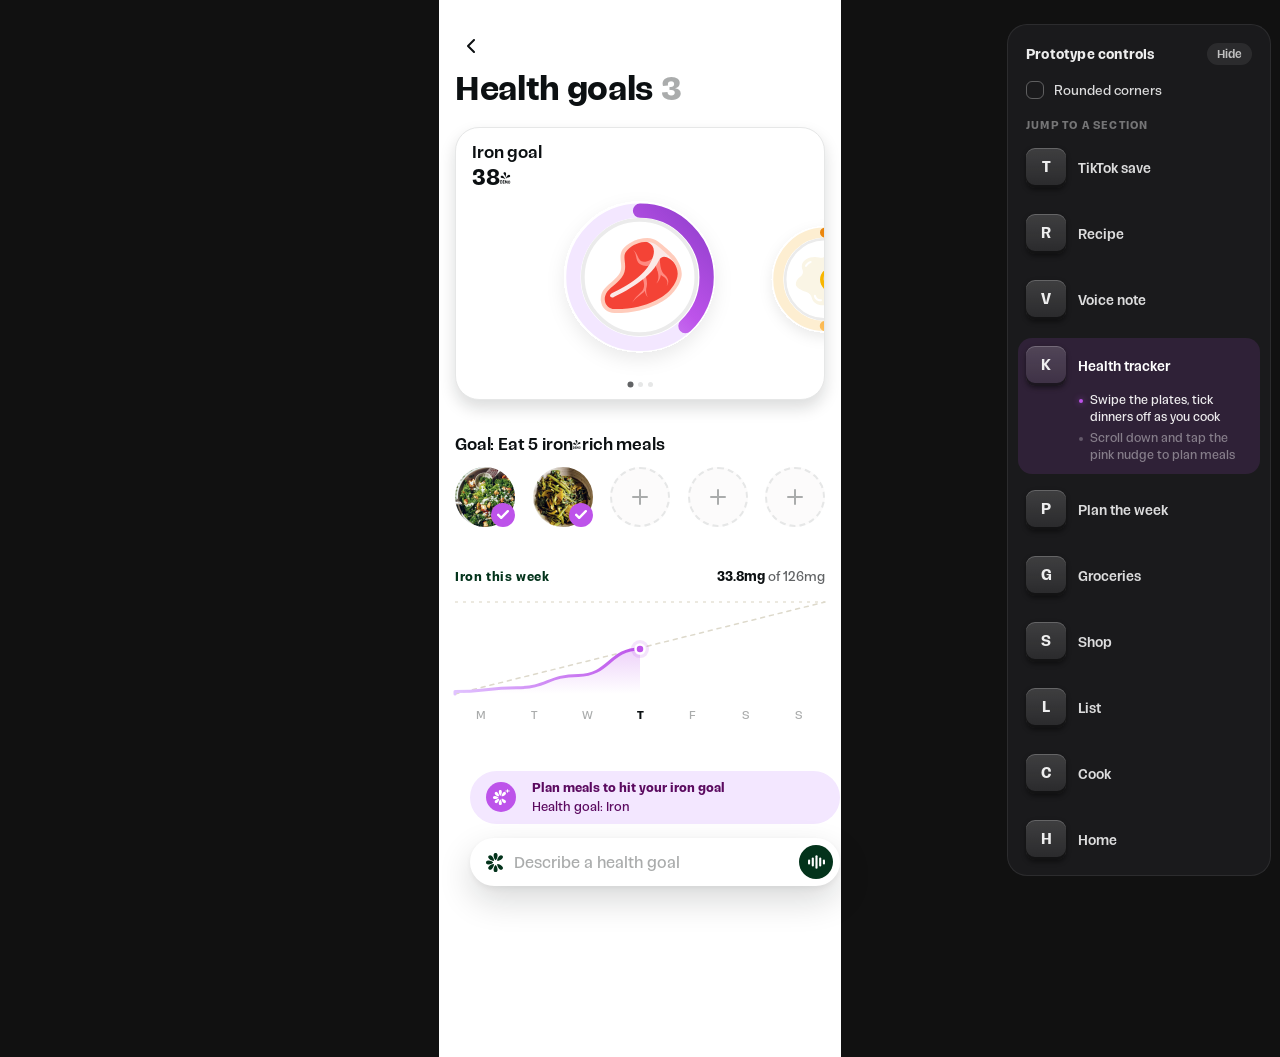
==== commit 6f70f479: "Health tracker is now the dressed-plate concept, wired into the flow Co-Authored-By: Claude Fable 5 " ====
--- a/clove-home/goals.html
+++ b/clove-home/goals.html
@@ -8,74 +8,69 @@
 <script src="frame.js"></script>
 <link rel="stylesheet" href="memory.css" />
 <link rel="stylesheet" href="goals.css" />
+<link rel="stylesheet" href="goals2.css" />
+<link rel="stylesheet" href="concepts.css" />
 </head>
-<body class="goals">
+<body class="goals goals2 c1">
 <div class="phone">
 
-  <!-- same page chrome as My Kitchen: back chevron + big title -->
   <nav class="gl-nav">
-    <button class="gl-nav__back" id="glBack" aria-label="Back"><span class="ico ico-24"><img src="assets/icons/chevron-rt.svg" alt="" style="transform:translate(-50%,-50%) rotate(90deg)" /></span></button>
+    <button class="gl-nav__back" aria-label="Back" onclick="if(history.length>1){history.back()}else{location.href='index.html'}"><img src="assets/icons/chevron-rt.svg" alt="" /></button>
   </nav>
 
   <main class="gl-body" id="glBody">
     <div class="gl-title-row">
       <h1 class="gl-title">Health goals</h1>
-      <button class="gl-edit" id="glEdit" aria-label="Edit health goals">
-        <span class="ico ico-20"><img src="assets/icons/pencil.svg" alt="" style="width:16px;height:16px" /></span>
-      </button>
-    </div>
-
-    <section class="pcard gl-hero" id="glHero">
-      <p class="gl-hero__eyebrow"><img src="assets/icons/clove-kale.svg" alt="" />Health tracker</p>
-      <div class="gl-hero__rings">
-        <div class="gl-hero__wrap">
-          <div id="glHeroRings"></div>
-          <div class="gl-hero__center"><span class="gl-hero__pct" id="glPct">0%</span><span class="gl-hero__lbl" id="glLbl">iron goal</span></div>
-        </div>
+      <span class="gl-count" id="glCount">3</span>
+    </div>
+
+    <!-- the plate IS the chart: a dressed plate per goal, swipe between them -->
+    <section class="pcard g2-hero" id="g2Hero">
+      <div class="g2-carousel" id="g2Car"></div>
+      <div class="g2-hero__meta">
+        <p class="g2-hero__lbl" id="g2Lbl">Iron goal</p>
+        <p class="g2-hero__pct" id="g2Pct">0%</p>
       </div>
+      <div class="g2-dots" id="g2Dots"></div>
     </section>
-    <!-- empty state -->
-    <section class="pcard gl-promo" id="glPromo" hidden>
-      <div class="gl-promo__top">
-        <span class="gl-promo__rings" id="glPromoRings"></span>
-        <div>
-          <span class="goal-card__eyebrow"><img src="assets/icons/clove-kale.svg" alt="" />Health tracker</span>
-          <p class="gl-promo__title">Cook toward a goal.</p>
-        </div>
+
+    <!-- everything below follows the plate you swiped to -->
+    <div class="g2-below" id="g2Below">
+
+      <section class="g2-goal">
+        <p class="g2-goalline" id="g2GoalLine">Goal: Eat 5 iron-rich meals</p>
+        <div class="g2-meals" id="g2Meals"></div>
+      </section>
+
+      <section class="gl-week" id="glWeek">
+        <div class="gl-week__head"><span class="g2-week-lbl" id="g2WeekLbl">Iron this week</span><span class="gl-week__tot"><b id="glWeekTot">0</b> of <span id="glWeekGoal">0</span></span></div>
+        <svg viewBox="0 0 320 108" preserveAspectRatio="none" id="glChart"></svg>
+        <div class="gl-week__days"><span>M</span><span>T</span><span>W</span><span class="today">T</span><span>F</span><span>S</span><span>S</span></div>
+      </section>
+
+      <div class="gl-plan" id="glPlanWrap">
+        <button class="ai-card" id="glPlan">
+          <span class="ai-card__clove"><span class="mark"><img class="logo" src="assets/icons/clove-white.svg" alt="" /><img class="spark" src="assets/icons/clove-sparkle.svg" alt="" /></span></span>
+          <span class="ai-card__text">
+            <span class="t" id="glPlanT">Plan meals to hit your iron goal</span>
+            <span class="s" id="glPlanS">Health goal: Iron</span>
+          </span>
+        </button>
       </div>
-      <p class="gl-promo__body">Tell Clove what you are working on, and every dinner it suggests is picked to close the gap.</p>
-      <div class="gl-promo__chips"><span class="gl-chip">🩸 Iron</span><span class="gl-chip">💪 Protein</span><span class="gl-chip">+5 more</span></div>
-      <button class="gl-promo__cta" id="glStart">Set a health goal →</button>
-    </section>
-
-    <div class="gl-rings" id="glRings"></div>
-
-    <section class="gl-week" id="glWeek">
-      <div class="gl-week__head"><span class="gl-eyebrow">This week</span><span class="gl-week__tot"><b id="glWeekTot">0</b> of <span id="glWeekGoal">0</span></span></div>
-      <svg viewBox="0 0 320 108" preserveAspectRatio="none" id="glChart"></svg>
-      <div class="gl-week__days"><span>M</span><span>T</span><span>W</span><span class="today">T</span><span>F</span><span>S</span><span>S</span></div>
-    </section>
-
-    <button class="btn-tonal gl-browse" id="glInsCta">Browse iron-rich dinners</button>
-
-    <!-- the same pink nudge as the recipe page: plan the week around the goal -->
-    <div class="gl-plan" id="glPlanWrap">
-      <button class="ai-card" id="glPlan">
-        <span class="ai-card__clove"><span class="mark"><img class="logo" src="assets/icons/clove-white.svg" alt="" /><img class="spark" src="assets/icons/clove-sparkle.svg" alt="" /></span></span>
-        <span class="ai-card__text">
-          <span class="t" id="glPlanT">Plan meals to hit your iron goal</span>
-          <span class="s" id="glPlanS">Health goal: Iron</span>
-        </span>
-      </button>
-    </div>
-
-    <section class="gl-boost" id="glBoost" hidden>
-      <p class="gl-boost__title" id="glBoostT"></p>
-      <p class="gl-boost__sub">Ranked by how much of your daily target they cover</p>
-      <div class="gl-boost__list" id="glBoostList"></div>
-    </section>
-
+
+    </div>
   </main>
+
+  <!-- recipe picker (CardRecipe, Figma 28275:52775) -->
+  <div class="gl-sheet g2-recipes" id="g2Modal" hidden>
+    <div class="gl-sheet__scrim" id="g2ModalScrim"></div>
+    <div class="gl-sheet__card">
+      <div class="gl-sheet__grab"></div>
+      <h2 class="gl-sheet__h" id="g2ModalH">Iron-rich dinners</h2>
+      <p class="gl-sheet__s" id="g2ModalS">Tap a dinner to add it to your week.</p>
+      <div class="g2-rgrid" id="g2Rgrid"></div>
+    </div>
+  </div>
 
   <!-- "What are you working on?" -->
   <div class="gl-sheet" id="glSheet" hidden>
@@ -92,205 +87,183 @@
 <script src="app.js"></script>
 <script src="memory.js"></script>
 <script src="goals.js"></script>
+<script src="plates.js"></script>
+<script src="tracker.js"></script>
 <script>
   (function () {
-    var G = CloveGoals;
-    var body = document.getElementById("glBody");
-    var promo = document.getElementById("glPromo");
-    var sheet = document.getElementById("glSheet");
-    var ids = ["glRings", "glWeek", "glPlanWrap", "glInsCta", "glBoost", "glEdit"];
-
-    // the tracker is pinned to Home by default (goals.js), quietly: no toast
-    function setPinUI() {}
-
-    function drawWeek(r) {
-      var svg = document.getElementById("glChart");
-      var goalN = r.goalN || parseFloat(String(r.goal).replace(/[^\d.]/g, "")) || 1;
-      var nowN = r.nowN || parseFloat(String(r.now).replace(/[^\d.]/g, "")) || 0;
-      var unit = r.unit || String(r.goal).replace(/[\d.,\s]/g, "");
-      var weekPct = [0.31, 0.35, 0.28, 0, 0, 0, 0];
-      // draw in the svg's real pixel box so nothing is stretched (round dot)
-      var W = Math.round(svg.clientWidth) || 320, H = Math.round(svg.clientHeight) || 84, PAD = 8, run = 0, cum = [];
-      svg.setAttribute("viewBox", "0 0 " + W + " " + H);
-      svg.setAttribute("preserveAspectRatio", "xMidYMid meet");
-      weekPct.forEach(function (p, i) { run += i === 3 ? nowN : p * goalN; cum.push(run); });
-      var weekGoal = goalN * 7;
-      var x = function (i) { return (i / 6) * W; };
-      var y = function (v) { return H - PAD - Math.min(1, v / weekGoal) * (H - PAD * 2); };
-      var pts = [{ x: 0, y: H - PAD }].concat(cum.slice(0, 4).map(function (v, i) { return { x: x(i), y: y(v) }; }));
-      var d = pts.map(function (p, i) {
-        if (!i) return "M" + p.x.toFixed(1) + " " + p.y.toFixed(1);
-        var q = pts[i - 1], cx = (q.x + p.x) / 2;
-        return "C" + cx.toFixed(1) + " " + q.y.toFixed(1) + " " + cx.toFixed(1) + " " + p.y.toFixed(1) + " " + p.x.toFixed(1) + " " + p.y.toFixed(1);
-      }).join(" ");
-      var last = pts[pts.length - 1];
-      var lg = (G.GRADS[r.color] || [r.color, r.color]);
-      lg = [lg[0], lg[1]];
-      svg.innerHTML =
-        '<defs><linearGradient id="cum" x1="0" y1="0" x2="0" y2="1"><stop offset="0%" stop-color="' + lg[1] + '" stop-opacity="0.26"/><stop offset="100%" stop-color="' + lg[1] + '" stop-opacity="0"/></linearGradient>' +
-        '<linearGradient id="lineG" x1="0" y1="0" x2="1" y2="0"><stop offset="0%" stop-color="' + lg[0] + '"/><stop offset="100%" stop-color="' + lg[1] + '"/></linearGradient></defs>' +
-        '<line x1="0" y1="8" x2="' + W + '" y2="8" stroke="#e6e2d6" stroke-width="1.5" stroke-dasharray="3 5"/>' +
-        '<path d="M0 ' + (H - PAD) + " L" + W + " " + PAD + '" fill="none" stroke="#ddd9cb" stroke-width="1.5" stroke-dasharray="4 5" stroke-linecap="round"/>' +
-        '<path d="' + d + " L" + last.x.toFixed(1) + " " + (H - PAD) + ' L0 ' + (H - PAD) + ' Z" fill="url(#cum)"/>' +
-        '<path class="gl-line" d="' + d + '" fill="none" stroke="url(#lineG)" stroke-width="3" stroke-linecap="round" stroke-linejoin="round"/>' +
-        '<circle cx="' + last.x.toFixed(1) + '" cy="' + last.y.toFixed(1) + '" r="9" fill="' + lg[1] + '" opacity="0.16"/>' +
-        '<circle cx="' + last.x.toFixed(1) + '" cy="' + last.y.toFixed(1) + '" r="4.5" fill="' + lg[1] + '" stroke="#fff" stroke-width="2.5"/>';
-      var fmt = function (n) { return (Math.round(n * 10) / 10).toLocaleString(); };
-      document.getElementById("glWeekTot").textContent = fmt(cum[3]) + unit;
-      document.getElementById("glWeekGoal").textContent = fmt(weekGoal) + unit;
-      // draw the line in
-      var line = svg.querySelector(".gl-line");
-      var len = line.getTotalLength();
-      line.style.strokeDasharray = len; line.style.strokeDashoffset = len;
-      line.getBoundingClientRect();
-      line.style.transition = "stroke-dashoffset 1.1s cubic-bezier(.35,.9,.35,1) .15s";
-      line.style.strokeDashoffset = 0;
-    }
-
-    function render(animate) {
-      var g = G.primary();
-      ids.forEach(function (id) { document.getElementById(id).hidden = !g; });
-      document.getElementById("glHero").hidden = !g;
-      promo.hidden = !!g;
-      setPinUI();
-      if (!g) {
-        document.getElementById("glPromoRings").innerHTML = G.ringsSVG([{ pct: 0.38, color: "#4285f4" }, { pct: 0.69, color: "#a855f7" }, { pct: 0.71, color: "#34a853" }], 88, 9, "#f0eee6", true);
-        setTimeout(function () { G.playRings(promo); }, 150);
-        return;
-      }
-      var rings = G.rings();
-      // hero
-      document.getElementById("glHeroRings").innerHTML = G.ringsSVG(rings, 152, 12, null, animate);
-      document.getElementById("glLbl").textContent = g.heroShort;
-      var pctEl = document.getElementById("glPct");
-      var target = Math.round(rings[0].pct * 100);
-      if (animate) {
-        // timer-driven (not rAF) so it also runs while the tab is backgrounded
+    var G = CloveGoals, T = Tracker;
+    var TOTAL = T.TOTAL, PITCH = 185; /* slide 152 + gap 33 */
+    var active = 0;
+    T.cur = function () { return T.slides()[active]; };
+
+    /* ---- hero carousel: an illustrated plate per goal ---- */
+    function setMeta(i, animatePct) {
+      var s = T.slides()[i];
+      document.getElementById("g2Lbl").textContent = s.label + " goal";
+      var pctEl = document.getElementById("g2Pct");
+      var target = Math.round(s.pct * 100);
+      clearInterval(pctEl._iv);
+      if (animatePct) {
         var t0 = Date.now();
-        clearInterval(pctEl._iv);
         pctEl._iv = setInterval(function () {
           var k = Math.min(1, (Date.now() - t0) / 1100); k = 1 - Math.pow(1 - k, 3);
           pctEl.textContent = Math.round(target * k) + "%";
           if (k >= 1) clearInterval(pctEl._iv);
         }, 16);
       } else pctEl.textContent = target + "%";
-      // small ring cards
-      document.getElementById("glRings").innerHTML = rings.map(function (r) {
-        return '<div class="gl-ringcard"><div class="gl-ringcard__wrap">' + G.ringsSVG([r], 62, 7, r.track, animate) +
-          '<span class="gl-ringcard__pct">' + Math.round(r.pct * 100) + "%</span></div>" +
-          '<div><p class="gl-ringcard__lbl">' + r.label + '</p><p class="gl-ringcard__sub">' + r.now + " / " + r.goal + "</p></div></div>";
+      document.querySelectorAll("#g2Dots i").forEach(function (d, j) { d.classList.toggle("on", j === i); });
+    }
+    function renderHero(animate) {
+      var car = document.getElementById("g2Car");
+      car.innerHTML = T.slides().map(function (s) {
+        return '<div class="g2-slide"><div class="plate-chart">' +
+          '<img src="' + (ClovePlates.IMG[s.label] || ClovePlates.IMG.Iron) + '" alt="" />' +
+          ClovePlates.lipRing(s.pct, s.color, s.track, animate) +
+          "</div></div>";
       }).join("");
-      setTimeout(function () { G.playRings(document); }, 90);
-      drawWeek(rings[0]);
-      // the pink nudge holds back until the chart line has finished drawing,
-      // then springs in (gl-plan--reveal: rise + wand pop + one sheen)
+      document.getElementById("g2Dots").innerHTML = T.slides().map(function () { return "<i></i>"; }).join("");
+      active = Math.max(0, Math.min(T.slides().length - 1, Math.round(car.scrollLeft / PITCH)));
+      markActive();
+      setMeta(active, animate && active === 0);
+      if (animate) setTimeout(function () { G.playRings(car); }, 150);
+    }
+    function easeActiveRing() {
+      var slide = document.querySelectorAll("#g2Car .g2-slide")[active];
+      var arc = slide && slide.querySelector(".gl-ring__arc");
+      if (!arc) return;
+      var C = 2 * Math.PI * parseFloat(arc.getAttribute("r"));
+      arc.style.transition = "stroke-dasharray 900ms cubic-bezier(.25,1,.35,1)";
+      arc.setAttribute("stroke-dasharray", (T.cur().pct * C).toFixed(1) + " " + C.toFixed(1));
+    }
+    /* the plate grows and glows when a meal is ticked off */
+    function pulsePlate() {
+      var chart = document.querySelectorAll("#g2Car .plate-chart")[active];
+      if (!chart) return;
+      chart.style.setProperty("--glow", T.cur().color);
+      chart.classList.remove("tickp");
+      void chart.offsetWidth;
+      chart.classList.add("tickp");
+    }
+    function markActive() {
+      document.querySelectorAll("#g2Car .g2-slide").forEach(function (sl, k) {
+        sl.classList.toggle("on", k === active);
+      });
+    }
+    document.getElementById("g2Car").addEventListener("scroll", function () {
+      var i = Math.max(0, Math.min(T.slides().length - 1, Math.round(this.scrollLeft / PITCH)));
+      if (i === active) return;
+      active = i;
+      markActive();
+      setMeta(i, false);
+      var below = document.getElementById("g2Below");
+      below.classList.add("g2-below--fade");
+      clearTimeout(below._t);
+      below._t = setTimeout(function () {
+        renderBelow(false);
+        below.classList.remove("g2-below--fade");
+      }, 150);
+    }, { passive: true });
+
+    /* ---- meal circles ---- */
+    function renderMeals(popIdx) {
+      var s = T.cur();
+      document.getElementById("g2GoalLine").textContent = "Goal: Eat " + TOTAL + " " + T.metaFor(s.label).flavor + " meals";
+      document.getElementById("g2Meals").innerHTML = T.slotsFor(s.label).map(function (m, i) {
+        if (!m) return '<button class="g2-meal g2-meal--empty" data-i="' + i + '" aria-label="Add a dinner"></button>';
+        return '<button class="g2-meal' + (m.done ? " done" : " g2-meal--planned") + (i === popIdx ? " g2-meal--in" : "") + '" data-i="' + i + '" aria-label="' + m.t + '">' +
+          '<img src="' + m.img + '" alt="" />' +
+          (m.done
+            ? '<span class="g2-meal__badge" style="background:' + s.color + '"><img src="assets/icons/check-sm.svg" alt="" /></span>'
+            : '<span class="g2-meal__badge cal"><img src="assets/icons/cal-24-dark.svg" alt="" /></span>') +
+          "</button>";
+      }).join("");
+    }
+    document.getElementById("g2Meals").addEventListener("click", function (e) {
+      var btn = e.target.closest(".g2-meal");
+      if (!btn) return;
+      var i = Number(btn.dataset.i);
+      var slots = T.slotsFor(T.cur().label);
+      if (!slots[i]) { T.openModal(); return; }
+      slots[i].done = !slots[i].done;
+      T.saveState();
+      renderMeals(-1);
+      easeActiveRing();
+      setMeta(active, false);
+      T.drawWeek(T.cur());
+      if (slots[i].done) {
+        if (T.maybeCelebrate(T.cur().label)) {
+          var chart = document.querySelectorAll("#g2Car .plate-chart")[active];
+          chart.classList.remove("celebrate"); void chart.offsetWidth;
+          chart.classList.add("celebrate");
+        } else pulsePlate();
+      }
+    });
+
+    /* ---- everything under the carousel ---- */
+    function renderBelow(animate) {
+      var s = T.cur();
+      renderMeals(-1);
+      T.drawWeek(s);
+      document.getElementById("glPlanT").textContent = "Plan meals to hit your " + s.label.toLowerCase() + " goal";
+      document.getElementById("glPlanS").textContent = "Health goal: " + s.label;
+      document.getElementById("glPlanWrap").style.display = s.label === "Iron" ? "" : "none";
+      if (s.label !== "Iron") return;
       var planCard = document.querySelector("#glPlanWrap .ai-card");
-      planCard.classList.remove("ai-card--reveal");
       clearTimeout(planCard._t);
       if (animate) {
+        planCard.classList.remove("ai-card--reveal");
         planCard.classList.add("ai-card--wait");
         planCard._t = setTimeout(function () {
           planCard.classList.remove("ai-card--wait");
           planCard.classList.add("ai-card--reveal");
-        }, 1500);
-      } else planCard.classList.remove("ai-card--wait");
-      // plan nudge (same as the recipe page) + browse CTA
-      var lbl = rings[0].label;
-      document.getElementById("glPlanT").textContent = "Plan meals to hit your " + lbl.toLowerCase() + " goal";
-      document.getElementById("glPlanS").textContent = "Health goal: " + lbl;
-      document.getElementById("glInsCta").textContent = g.insight.cta.replace(/^Show me /, "Browse ").replace(/\s*→\s*$/, "");
-      document.getElementById("glBoostT").textContent = g.boostTitle;
-      var doneIdx = G.boostedItem();
-      document.getElementById("glBoostList").innerHTML = g.items.map(function (it, i) {
-        var isDone = i === doneIdx;
-        return '<div class="gl-item" style="--d:' + (i * 70) + 'ms"><img src="assets/img/goals/' + it.img + '" alt="" />' +
-          '<div class="gl-item__body"><div class="gl-item__top"><span class="gl-item__t">' + it.title + '</span><span class="gl-item__time">' + it.time + "</span></div>" +
-          '<span class="gl-item__gain">' + it.gain + ' <span class="gl-item__bar"><i style="width:' + Math.round(it.pct * 100) + '%"></i></span></span>' +
-          '<p class="gl-item__why">✦ ' + it.why + "</p>" +
-          '<button class="gl-item__add' + (isDone ? " done" : "") + '" data-i="' + i + '">' + (isDone ? "In your plan ✓" : "Add to plan") + "</button></div></div>";
-      }).join("") || '<p class="gl-boost__sub">Clove is still learning which dinners fit this goal.</p>';
-      var listOpen = doneIdx >= 0 || document.getElementById("glBoost").dataset.open === "1";
-      document.getElementById("glBoost").hidden = !listOpen; // once you have cooked one, the list stays
-      document.getElementById("glInsCta").hidden = listOpen;
-    }
-
-    /* ---- sheet: add a goal ---- */
-    function openSheet() {
-      var opts = document.getElementById("glOpts");
-      opts.innerHTML = G.OPTIONS.map(function (o) {
-        var have = G.has(o.id);
-        return '<button class="gl-opt' + (have ? " have" : "") + '" data-id="' + o.id + '"' + (have ? " disabled" : "") + '><span class="e">' + o.emoji + '</span><span class="l">' + o.label + "</span>" +
-          (have ? '<span class="have-tag">Already tracking</span>' : '<span class="s">' + o.sub + "</span>") + "</button>";
-      }).join("");
-      sheet.hidden = false;
-      void sheet.offsetWidth;
-      sheet.classList.add("show");
-      opts.querySelectorAll(".gl-opt:not(.have)").forEach(function (b) {
-        b.addEventListener("click", function () {
-          b.classList.add("on");
-          var id = b.dataset.id;
-          setTimeout(function () {
-            closeSheet();
-            G.add(id);
-            var g = G.LIB[id];
-            setTimeout(function () {
-              render(true);
-              CloveMemory.toast(g.toast, "Added to your health goals · Clove will cook toward it", { goal: true, href: "goals.html" });
-            }, 380);
-          }, 260);
-        });
-      });
-    }
-    function closeSheet() {
-      sheet.classList.remove("show");
-      setTimeout(function () { sheet.hidden = true; }, 480);
-    }
-    document.getElementById("glScrim").addEventListener("click", closeSheet);
-    document.getElementById("glStart").addEventListener("click", openSheet);
-    document.getElementById("glEdit").addEventListener("click", openSheet);
-
-    /* ---- plan nudge → meal plan ---- */
+        }, 1200);
+      } else {
+        planCard.classList.remove("ai-card--wait");
+        planCard.classList.add("ai-card--reveal");
+      }
+    }
+    function render(animate) {
+      renderHero(animate);
+      renderBelow(animate);
+      document.getElementById("glCount").textContent = T.slides().length;
+    }
+
+    T.addAsDone = true;
+    T.onAdd = function (free) {
+      renderMeals(free);
+      easeActiveRing();
+      setMeta(active, false);
+      T.drawWeek(T.cur());
+      pulsePlate();
+    };
+    T.onMealChange = function () {
+      renderMeals(-1);
+      easeActiveRing();
+      setMeta(active, false);
+      T.drawWeek(T.cur());
+    };
+    T.bindLongPress(document.getElementById("g2Meals"), function (i) { T.openMealSheet(i); });
+    T.makeSwipeable(document.getElementById("g2Car"), PITCH, function () { return T.slides().length; });
+    /* tapping a peeking plate slides to it */
+    document.getElementById("g2Car").addEventListener("click", function (e) {
+      var slide = e.target.closest(".g2-slide");
+      if (!slide) return;
+      var idx = Array.prototype.indexOf.call(this.children, slide);
+      if (idx > -1 && idx !== active) this.scrollTo({ left: idx * PITCH, behavior: "smooth" });
+    });
+    T.onGoalAdded = function (label) {
+      render(true);
+      setTimeout(function () {
+        var idx = T.slides().map(function (x) { return x.label; }).indexOf(label);
+        document.getElementById("g2Car").scrollTo({ left: idx * PITCH, behavior: "smooth" });
+      }, 350);
+    };
+    T.bindSheet(render);
+    /* the contextual nudge continues the flow: plan the week around the goal */
     document.getElementById("glPlan").addEventListener("click", function () {
       location.href = localStorage.getItem("clovePlanned") ? "plan.html" : "plan.html?ask=1";
     });
-
-    /* ---- browse → boosters, cook one → ring climbs ---- */
-    document.getElementById("glInsCta").addEventListener("click", function () {
-      var cta = this, b = document.getElementById("glBoost");
-      b.dataset.open = "1";
-      cta.hidden = true;
-      b.hidden = false;
-      b.classList.add("reveal");
-      setTimeout(function () { b.scrollIntoView({ behavior: "smooth", block: "start" }); }, 60);
-    });
-    document.getElementById("glBoostList").addEventListener("click", function (e) {
-      var btn = e.target.closest(".gl-item__add");
-      if (!btn || btn.classList.contains("done")) return;
-      btn.classList.add("done");
-      btn.textContent = "In your plan ✓";
-      var g = G.primary();
-      var it = g.items[Number(btn.dataset.i)];
-      G.boost(Number(btn.dataset.i));
-      localStorage.setItem("clovePlanned", "1");
-      window.scrollTo({ top: 0, behavior: "smooth" });
-      setTimeout(function () {
-        render(true);
-        var r = G.rings()[0];
-        CloveMemory.toast(it.gain.replace("+", "") + ", " + (r.pct >= 0.95 ? "ring closed" : r.pct >= 0.78 ? "ring nearly closed" : "ring on its way"), "Added to this week’s plan", { goal: true, href: "plan.html" });
-      }, 420);
-    });
-
-    document.getElementById("glBack").addEventListener("click", function () {
-      if (document.referrer && /profile|index/.test(document.referrer)) history.back();
-      else location.href = "profile.html";
-    });
-
-    // this page always shows the real tracker (same UI whether you arrive
-    // from the profile card or the homepage): default to the iron goal,
-    // quietly, if none is set yet
-    if (!G.primary()) G.add("iron");
     render(true);
-    if (location.hash === "#add") setTimeout(openSheet, 400);
   })();
 </script>
 </body>
--- a/clove-home/base.css
+++ b/clove-home/base.css
@@ -591,8 +591,10 @@
 .ckey:not(.cur) .ckey__row { margin-bottom: 0; }
 .ckey.cur { background: rgba(189, 83, 234, 0.13); }
 .ckey.cur .name { color: #fff; }
-.ckey.cur .cpts li { color: rgba(255, 255, 255, 0.8); }
-.ckey.cur .cpts li::before { background: var(--eggplant-300); box-shadow: 0 0 6px rgba(189, 83, 234, 0.7); }
+.ckey.cur .cpts li { color: rgba(255, 255, 255, 0.42); transition: color 240ms ease; }
+.ckey.cur .cpts li::before { background: rgba(255, 255, 255, 0.25); box-shadow: none; transition: background 240ms ease, box-shadow 240ms ease; }
+.ckey.cur .cpts li.on { color: rgba(255, 255, 255, 0.92); }
+.ckey.cur .cpts li.on::before { background: var(--eggplant-300); box-shadow: 0 0 6px rgba(189, 83, 234, 0.7); }
 
 .cpanel-pill {
   position: fixed;
--- a/clove-home/goals2.css
+++ b/clove-home/goals2.css
@@ -0,0 +1,192 @@
+/* ============================================================
+   Clove — health goals VARIATION (goals2.html)
+   Figma 28273:26192: the plate IS the chart. A swipeable carousel of
+   salad plates, each wrapped in its goal's progress ring; below it the
+   goal as a sentence with five meal circles to tick off or add; then
+   the familiar week chart, browse CTA and pink nudge.
+   Loads on top of goals.css (nav, title row, sheet, boosters, nudge).
+   ============================================================ */
+
+/* ---- hero: plate carousel ---- */
+.g2-hero { height: 203px; padding: 0; overflow: hidden; }
+.g2-carousel {
+  display: flex;
+  align-items: center;
+  gap: 33px;
+  height: 100%;
+  padding: 0 109px;
+  overflow-x: auto;
+  scroll-snap-type: x mandatory;
+  -webkit-overflow-scrolling: touch;
+  scrollbar-width: none;
+}
+.g2-carousel::-webkit-scrollbar { display: none; }
+.g2-slide { position: relative; flex: none; width: 152px; height: 152px; scroll-snap-align: center; }
+.g2-slide__plate {
+  position: absolute;
+  left: 50%;
+  top: 50%;
+  width: 166px;
+  height: 165px;
+  transform: translate(-50%, calc(-50% + 8px));
+  pointer-events: none;
+}
+.g2-slide .gl-ring { position: absolute; inset: 0; }
+
+/* label + one number, top-left over the card */
+.g2-hero__meta { position: absolute; left: 16px; top: 22px; pointer-events: none; }
+.g2-hero__lbl { font-size: 16px; font-weight: 500; letter-spacing: -0.16px; line-height: 1.3; color: var(--black-500); }
+.g2-hero__pct { margin-top: 4px; font-size: 21px; font-weight: 600; letter-spacing: -0.4px; line-height: 1; color: var(--black-500); }
+.g2-hero { position: relative; }
+
+/* carousel dots */
+.g2-dots { position: absolute; left: 0; right: 0; bottom: 10px; display: flex; justify-content: center; gap: 5px; pointer-events: none; }
+.g2-dots i { width: 5px; height: 5px; border-radius: 999px; background: var(--black-200); transition: background 200ms ease, transform 200ms ease; }
+.g2-dots i.on { background: var(--black-400); transform: scale(1.2); }
+
+/* ---- the goal as a sentence + five meal circles ---- */
+.g2-goalline { font-size: 16px; font-weight: 500; letter-spacing: -0.16px; line-height: 1.3; color: var(--black-500); }
+.g2-meals { display: flex; justify-content: space-between; margin-top: 12px; }
+.g2-meal {
+  position: relative;
+  flex: none;
+  width: 60px;
+  height: 60px;
+  padding: 0;
+  border: none;
+  border-radius: 999px;
+  background: none;
+  cursor: pointer;
+  font-family: inherit;
+  transition: transform 160ms cubic-bezier(0.22, 1, 0.36, 1);
+}
+.g2-meal:active { transform: scale(0.92); }
+.g2-meal > img { width: 100%; height: 100%; border-radius: 999px; object-fit: cover; display: block; }
+.g2-meal--in > img { animation: g2-meal-pop 420ms cubic-bezier(0.22, 1.4, 0.36, 1) both; }
+@keyframes g2-meal-pop { from { transform: scale(0.4); opacity: 0; } to { transform: none; opacity: 1; } }
+.g2-meal__badge {
+  position: absolute;
+  right: 0;
+  bottom: 0;
+  width: 24px;
+  height: 24px;
+  border-radius: 999px;
+  background: var(--eggplant-300);
+  display: flex;
+  align-items: center;
+  justify-content: center;
+  opacity: 0;
+  transform: scale(0.4);
+  transition: opacity 160ms ease, transform 280ms cubic-bezier(0.22, 1.5, 0.36, 1);
+}
+.g2-meal__badge img { width: 12px; height: 9px; }
+.g2-meal.done .g2-meal__badge { opacity: 1; transform: scale(1); }
+/* empty slot: dashed plate waiting for a dinner */
+.g2-meal--empty { background: #fcfbfb; border: 2px dashed var(--black-200); }
+.g2-meal--empty::before, .g2-meal--empty::after {
+  content: "";
+  position: absolute;
+  left: 50%;
+  top: 50%;
+  background: var(--black-300);
+  border-radius: 2px;
+}
+.g2-meal--empty::before { width: 16px; height: 2px; transform: translate(-50%, -50%); }
+.g2-meal--empty::after { width: 2px; height: 16px; transform: translate(-50%, -50%); }
+
+/* ---- week chart header, sentence case (chart itself reuses .gl-week) ---- */
+.g2-week-lbl { font-size: 12px; font-weight: 600; letter-spacing: 0.6px; color: var(--kale-500); }
+
+/* ---- concept swapper: floating chevron at the phone's right edge ---- */
+.proto-swap {
+  position: fixed;
+  left: calc(50% + 153px);
+  top: 50%;
+  transform: translateY(-50%);
+  z-index: 60;
+  display: flex;
+  align-items: center;
+  justify-content: center;
+  width: 44px;
+  height: 44px;
+  border-radius: 999px;
+  background: var(--white);
+  border: 0.5px solid var(--black-200);
+  box-shadow: 0 8px 16px rgba(15, 18, 21, 0.15);
+  transition: transform 160ms cubic-bezier(0.22, 1, 0.36, 1);
+}
+.proto-swap:active { transform: translateY(-50%) scale(0.9); }
+
+/* everything below the carousel swaps with the active plate */
+.g2-below { display: flex; flex-direction: column; gap: 14px; transition: opacity 150ms ease; }
+.g2-below--fade { opacity: 0; }
+
+/* ---- recipe picker modal: CardRecipe grid (Figma 28275:52775) ---- */
+.g2-rgrid { display: grid; grid-template-columns: 1fr 1fr; gap: 20px 8px; margin-top: 16px; }
+.g2-rcard {
+  display: flex;
+  flex-direction: column;
+  gap: 8px;
+  padding: 0;
+  border: none;
+  background: none;
+  font-family: inherit;
+  text-align: left;
+  cursor: pointer;
+  min-width: 0;
+  opacity: 0;
+  transform: translateY(10px);
+  animation: rise-in 420ms cubic-bezier(0.22, 1, 0.36, 1) both;
+  animation-delay: var(--d, 0ms);
+  transition: transform 160ms cubic-bezier(0.22, 1, 0.36, 1);
+}
+.g2-rcard:active { transform: scale(0.97); }
+.g2-rcard__img {
+  position: relative;
+  display: block;
+  width: 100%;
+  aspect-ratio: 1;
+  border-radius: 16px;
+  overflow: hidden;
+  background: var(--black-100);
+}
+.g2-rcard__img > img { width: 100%; height: 100%; object-fit: cover; display: block; }
+.g2-rcard__time {
+  position: absolute;
+  left: 8px;
+  bottom: 8px;
+  display: flex;
+  align-items: center;
+  height: 24px;
+  padding: 0 8px;
+  border-radius: 100px;
+  background: var(--white);
+  font-size: 12px;
+  font-weight: 300;
+  line-height: 1;
+  color: var(--black-500);
+}
+.g2-rcard__time.in { background: var(--kale-100); color: var(--kale-500); font-weight: 500; }
+.g2-rcard__t {
+  width: 100%;
+  font-size: 14px;
+  font-weight: 500;
+  line-height: 1.6;
+  color: var(--black-500);
+  white-space: nowrap;
+  overflow: hidden;
+  text-overflow: ellipsis;
+}
+.g2-rcard__src { display: flex; align-items: center; gap: 4px; margin-top: -6px; font-size: 12px; font-weight: 300; color: var(--black-400); }
+.g2-rcard__ava {
+  display: flex;
+  align-items: center;
+  justify-content: center;
+  width: 16px;
+  height: 16px;
+  border-radius: 100px;
+  background: var(--kale-100);
+}
+.g2-rcard__ava img { width: 8px; height: 9px; }
+.g2-rcard.added { pointer-events: none; }
+.g2-rcard.added .g2-rcard__img > img { opacity: 0.55; }
--- a/clove-home/concepts.css
+++ b/clove-home/concepts.css
@@ -0,0 +1,465 @@
+/* ============================================================
+   Shared styling for the standalone health-tracker concepts.
+   Loads after goals.css / goals2.css / goals3.css.
+   ============================================================ */
+
+/* no back chevron in the standalone concepts, keep the breathing room */
+.gl-nav { min-height: 44px; }
+
+/* "Health goals  3 ›" — the tracked-goal count sits beside the title */
+.goals2 .gl-title-row { justify-content: flex-start; align-items: baseline; gap: 8px; }
+.gl-count {
+  font-size: 32px;
+  font-weight: 600;
+  letter-spacing: -0.32px;
+  color: var(--black-300);
+}
+/* nav row per Figma 28299-56299: back chevron left, dots menu right */
+.gl-nav__back img { width: 14px; height: 8px; transform: rotate(90deg); }
+.gl-nav__dots {
+  width: 44px;
+  height: 44px;
+  border: none;
+  background: none;
+  display: flex;
+  align-items: center;
+  justify-content: center;
+  gap: 3px;
+  cursor: pointer;
+  border-radius: 100px;
+}
+.gl-nav__dots i { width: 4px; height: 4px; border-radius: 50%; background: var(--black-500); }
+/* the green health-goal mark anchors every concept's header */
+.gl-heart {
+  margin-left: auto;
+  flex: none;
+  display: flex;
+  align-items: center;
+  justify-content: center;
+  width: 38px;
+  height: 38px;
+  border: none;
+  border-radius: 999px;
+  background: linear-gradient(-90deg, #c9e08f 0%, #1aab56 26.9%, #1aab56 49%, #d5ff73 100%);
+  box-shadow: 0 6px 14px rgba(26, 171, 86, 0.3);
+  cursor: pointer;
+  transition: transform 180ms cubic-bezier(0.22, 1, 0.36, 1);
+}
+.gl-heart:active { transform: scale(0.9); }
+.gl-heart img { width: 17px; height: 17px; }
+
+/* the plate + its lip ring share one coordinate frame, so they are
+   always exactly concentric */
+.plate-chart {
+  position: absolute;
+  left: 50%;
+  top: 50%;
+  width: 164px;
+  height: 164px;
+  transform: translate(-50%, -50%);
+}
+.plate-chart > img, .plate-chart .lip-ring { position: absolute; inset: 0; width: 100%; height: 100%; }
+/* concept A: the plate you are on grows to own the centre, its
+   neighbours tuck in smaller */
+body.c1 .plate-chart {
+  transition: transform 480ms cubic-bezier(0.22, 1, 0.36, 1);
+  transform: translate(-50%, -50%) scale(0.8);
+}
+body.c1 .g2-slide.on .plate-chart { transform: translate(-50%, -50%) scale(1.14); }
+/* a pulse variant that keeps the plate centred */
+.plate-chart.celebrate { animation-name: c-pulse-center; }
+@keyframes c-pulse-center {
+  0% { transform: translate(-50%, -50%) scale(1) rotate(0deg); }
+  30% { transform: translate(-50%, -50%) scale(1.05) rotate(-2deg); }
+  60% { transform: translate(-50%, -50%) scale(1.02) rotate(2deg); }
+  100% { transform: translate(-50%, -50%) scale(1) rotate(0deg); }
+}
+body.c1 .g2-slide.on .plate-chart.celebrate { animation-name: c-pulse-center-big; }
+@keyframes c-pulse-center-big {
+  0% { transform: translate(-50%, -50%) scale(1.14) rotate(0deg); }
+  30% { transform: translate(-50%, -50%) scale(1.2) rotate(-2deg); }
+  60% { transform: translate(-50%, -50%) scale(1.16) rotate(2deg); }
+  100% { transform: translate(-50%, -50%) scale(1.14) rotate(0deg); }
+}
+
+/* the goal label gets its own band above the plates, so swiping plates
+   never slides under the text */
+body.c1 .g2-hero, .g3 .g2-hero {
+  height: auto;
+  display: flex;
+  flex-direction: column;
+  padding-bottom: 12px;
+}
+body.c1 .g2-hero__meta, .g3 .g2-hero__meta {
+  position: static;
+  order: -1;
+  padding: 14px 16px 0;
+}
+body.c1 .g2-carousel { height: 248px; margin: -28px 0; }
+.g3 .g2-carousel { height: 238px; margin: -28px 0; }
+body.c1 .g2-dots, .g3 .g2-dots { position: static; margin-top: 2px; }
+
+/* draggable carousel: snap pauses while the pointer holds the plates */
+.g2-carousel { cursor: grab; }
+.g2-carousel.dragging { scroll-snap-type: none; cursor: grabbing; }
+.g2-carousel.dragging .g2-slide { pointer-events: none; }
+
+/* portions pop in one by one, spring + settle */
+.plate-art .pp {
+  transform-box: fill-box;
+  transform-origin: center;
+  transition: opacity 380ms ease, transform 560ms cubic-bezier(0.22, 1.4, 0.36, 1);
+}
+.plate-art .pp.off { opacity: 0; transform: scale(0.35) rotate(-16deg); }
+
+/* the pink plan nudge stays pinned above the Ask Clove bar, the same
+   way the groceries CTA floats above the tab bar in the full app */
+.gl-plan {
+  position: fixed;
+  left: 50%;
+  bottom: 76px;
+  transform: translateX(-50%);
+  width: 370px;
+  z-index: 40;
+}
+.goals2 .gl-body { padding-bottom: 197px; }
+
+/* the Ask Clove bar (the app's voice pill), docked at the very bottom */
+.ask-bar {
+  position: fixed;
+  left: calc(50% - 185px);
+  bottom: 14px;
+  width: 370px;
+  z-index: 41;
+  animation: rise-in 480ms cubic-bezier(0.22, 1, 0.36, 1) 200ms both;
+}
+.ask-bar__pill {
+  display: flex;
+  align-items: center;
+  gap: 11px;
+  width: 100%;
+  height: 48px;
+  padding: 0 7px 0 16px;
+  border: none;
+  border-radius: 999px;
+  background: var(--white);
+  box-shadow: 0 2px 6px rgba(15, 18, 21, 0.06), 0 14px 34px rgba(15, 18, 21, 0.16);
+  font-family: inherit;
+  cursor: pointer;
+  text-align: left;
+  transition: transform 180ms cubic-bezier(0.22, 1, 0.36, 1);
+}
+.ask-bar__pill:active { transform: scale(0.98); }
+.ask-bar__clove { width: 17px; height: 19px; flex: none; }
+.ask-bar__ph { flex: 1 0 0; min-width: 0; font-size: 15px; font-weight: 300; color: var(--black-300); }
+.ask-bar__ph.on { color: var(--black-500); font-weight: 400; }
+.ask-bar__mic.listening { animation: mic-pulse 700ms ease infinite; }
+@keyframes mic-pulse {
+  50% { transform: scale(1.1); box-shadow: 0 0 0 7px rgba(3, 51, 27, 0.12); }
+}
+.ask-bar__mic {
+  flex: none;
+  display: flex;
+  align-items: center;
+  justify-content: center;
+  width: 34px;
+  height: 34px;
+  border-radius: 999px;
+  background: var(--kale-500);
+}
+
+/* ticking a meal off: the active plate grows and glows the goal colour.
+   Keyframes always carry the centring translate so the plate never
+   drifts, with a variant for concept A's enlarged active plate. */
+.plate-chart.tickp { animation: tickp-center 850ms cubic-bezier(0.22, 1, 0.36, 1) 1; }
+body.c1 .g2-slide.on .plate-chart.tickp { animation-name: tickp-center-big; }
+@keyframes tickp-center {
+  0% { transform: translate(-50%, -50%) scale(1); filter: none; }
+  35% { transform: translate(-50%, -50%) scale(1.08); filter: drop-shadow(0 0 14px var(--glow, #bd53ea)); }
+  70% { transform: translate(-50%, -50%) scale(1.02); filter: drop-shadow(0 0 6px var(--glow, #bd53ea)); }
+  100% { transform: translate(-50%, -50%) scale(1); filter: none; }
+}
+@keyframes tickp-center-big {
+  0% { transform: translate(-50%, -50%) scale(1.14); filter: none; }
+  35% { transform: translate(-50%, -50%) scale(1.23); filter: drop-shadow(0 0 14px var(--glow, #bd53ea)); }
+  70% { transform: translate(-50%, -50%) scale(1.16); filter: drop-shadow(0 0 6px var(--glow, #bd53ea)); }
+  100% { transform: translate(-50%, -50%) scale(1.14); filter: none; }
+}
+
+/* a finished week: the plate takes a little bow */
+@keyframes c-pulse {
+  0% { transform: scale(1) rotate(0deg); }
+  30% { transform: scale(1.05) rotate(-2deg); }
+  60% { transform: scale(1.02) rotate(2deg); }
+  100% { transform: scale(1) rotate(0deg); }
+}
+.celebrate { animation: c-pulse 760ms cubic-bezier(0.22, 1, 0.36, 1) 1; }
+
+/* ============================================================
+   Concept 1 (body.c1) — dressed plates
+   ============================================================ */
+body.c1 .gl-body { gap: 18px; }
+body.c1 .g2-goal { margin: 16px 0 14px; }
+body.c1 .gl-week { margin: 14px 0; }
+/* a planned dinner wears a little calendar until it is cooked */
+.g2-meal__badge.cal { background: var(--white) !important; box-shadow: 0 2px 8px rgba(15, 18, 21, 0.2); }
+.g2-meal__badge.cal img { width: 12px; height: 12px; }
+.g2-meal--planned .g2-meal__badge { opacity: 1; transform: scale(1); }
+
+/* ============================================================
+   Concept 2 (body.g3) — the clean plate
+   ============================================================ */
+/* type hierarchy: quiet caps for the hero label, a proper section title
+   for the week, both styles already used across the app */
+.g3 .g2-hero__lbl {
+  font-size: 12px;
+  font-weight: 600;
+  letter-spacing: 0.6px;
+  text-transform: uppercase;
+  color: var(--kale-500);
+}
+.g3-week-lbl { font-size: 20px; font-weight: 600; letter-spacing: -0.2px; color: var(--black-500); }
+.g3-week-tot { font-size: 14px; font-weight: 300; letter-spacing: -0.14px; color: var(--black-300); }
+.g3-week-tot b { font-weight: 300; color: var(--black-500); }
+
+/* the % sits in the plate's well */
+.g3 .g3-pct {
+  position: absolute;
+  left: 50%;
+  top: 46.4%;
+  transform: translate(-50%, -50%);
+  font-size: 28px;
+  font-weight: 600;
+  letter-spacing: -0.55px;
+  line-height: 1;
+  color: var(--black-500);
+}
+
+/* content breathes to fill the phone */
+.g3 .gl-body { gap: 20px; }
+.g3 .gl-week svg { height: 104px; }
+
+.g3 .g3-cutlery { top: 80px; z-index: 1; }
+.g3 .g2-carousel { position: relative; z-index: 2; }
+/* landing on a plate: the cutlery glows the ring's colour and leans in,
+   the way a knife and fork move toward a meal */
+.g3 .g3-cutlery { transform-origin: 50% 100%; }
+.g3-cutlery.cue { animation: cue-fork 1.2s cubic-bezier(0.22, 1, 0.36, 1) 1; }
+.g3-cutlery--knife.cue { animation-name: cue-knife; }
+@keyframes cue-fork {
+  0% { transform: none; filter: none; }
+  32% { transform: rotate(8deg) translateX(2px); filter: drop-shadow(0 0 7px var(--cue, #bd53ea)); }
+  64% { transform: rotate(3deg); filter: drop-shadow(0 0 3px var(--cue, #bd53ea)); }
+  100% { transform: none; filter: none; }
+}
+@keyframes cue-knife {
+  0% { transform: none; filter: none; }
+  32% { transform: rotate(-8deg) translateX(-2px); filter: drop-shadow(0 0 7px var(--cue, #bd53ea)); }
+  64% { transform: rotate(-3deg); filter: drop-shadow(0 0 3px var(--cue, #bd53ea)); }
+  100% { transform: none; filter: none; }
+}
+
+/* meal cards wrap onto the next row instead of scrolling away */
+.g3-cards { flex-wrap: wrap; overflow: visible; }
+
+/* ============================================================
+   Concept 3 (body.b3) — Day by day
+   The Apple Health week chart, in Clove clothing: light, warm,
+   a dinner photo under every bar.
+   ============================================================ */
+body.b3 .gl-body { gap: 20px; }
+
+/* goal switcher: emoji + name, a paired stepper on the right */
+.b3-switch { display: flex; align-items: center; justify-content: flex-start; gap: 10px; margin-top: 2px; }
+.b3-switch h2 {
+  display: flex;
+  align-items: center;
+  gap: 9px;
+  min-width: 150px;
+  text-align: left;
+  font-size: 20px;
+  font-weight: 600;
+  letter-spacing: -0.2px;
+  color: var(--black-500);
+  order: -1;
+}
+.b3-switch h2 .e { font-size: 21px; line-height: 1; }
+.b3-steps { margin-left: auto; display: flex; gap: 8px; }
+/* the same grey disc buttons used across the app (nav back, pencil disc) */
+.b3-chev {
+  flex: none;
+  display: flex;
+  align-items: center;
+  justify-content: center;
+  width: 36px;
+  height: 36px;
+  border: none;
+  border-radius: 999px;
+  background: var(--black-100);
+  cursor: pointer;
+  transition: background 160ms ease, transform 160ms cubic-bezier(0.22, 1, 0.36, 1);
+}
+.b3-chev:active { background: var(--black-200); transform: scale(0.92); }
+.b3-chev img { width: 11px; height: 7px; opacity: 0.75; }
+
+/* everything under the switcher swaps with the goal */
+.b3-body { display: flex; flex-direction: column; gap: 20px; transition: opacity 150ms ease; }
+.b3-body--fade { opacity: 0; }
+
+/* the headline stat, Apple's hierarchy in Clove type */
+.b3-stat { margin-top: 2px; }
+.b3-eyebrow { font-size: 12px; font-weight: 600; letter-spacing: 0.6px; text-transform: uppercase; color: var(--kale-500); }
+.b3-num { margin-top: 6px; display: flex; align-items: baseline; gap: 7px; }
+.b3-num b { font-size: 40px; font-weight: 600; letter-spacing: -0.8px; line-height: 1; color: var(--black-500); }
+.b3-num span { font-size: 16px; font-weight: 400; color: var(--black-400); }
+.b3-range { margin-top: 6px; font-size: 13px; color: var(--black-400); }
+.b3-range b { font-weight: 600; color: var(--kale-500); }
+
+/* ---- the week chart ---- */
+.b3-chart { position: relative; padding-right: 46px; margin-top: 2px; }
+.b3-lines { position: absolute; left: 0; right: 46px; top: 0; height: 190px; pointer-events: none; }
+.b3-line { position: absolute; left: 0; right: 0; border-top: 1.5px dashed #e6e2d6; }
+.b3-line--base { border-top: 1.5px solid var(--black-200); }
+.b3-line__lbl { position: absolute; right: -46px; top: -7px; width: 40px; text-align: left; padding-left: 8px; font-size: 11px; line-height: 1; color: var(--black-300); }
+/* the goal, a dotted line in the goal's colour */
+.b3-goal { position: absolute; left: 0; right: 0; border-top: 2px dotted currentColor; }
+.b3-goal__lbl {
+  position: absolute;
+  right: 0;
+  top: -19px;
+  z-index: 2;
+  padding: 3px 8px;
+  border-radius: 999px;
+  background: rgba(255, 255, 255, 0.92);
+  font-size: 10.5px;
+  font-weight: 600;
+  letter-spacing: 0.2px;
+  line-height: 1;
+  color: currentColor;
+}
+.b3-cols { position: relative; display: grid; grid-template-columns: repeat(7, 1fr); }
+.b3-cell { display: flex; flex-direction: column; align-items: center; }
+.b3-barwrap { height: 190px; display: flex; align-items: flex-end; }
+.b3-bar {
+  width: 26px;
+  border-radius: 9px 9px 3px 3px;
+  background: var(--black-100);
+  transform-origin: bottom;
+  animation: b3-grow 800ms cubic-bezier(0.22, 1, 0.36, 1) both;
+  animation-delay: var(--d, 0ms);
+}
+.b3-bar--rich { background: var(--tone-soft); border: 2px solid var(--tone); border-bottom-width: 0; }
+/* a two-meal day: one bar, segmented; each segment wears its meal's shade */
+.b3-bar--stack { display: flex; flex-direction: column; gap: 3px; background: none; }
+.b3-seg { display: block; flex: 1; min-height: 9px; border-radius: 4px; transition: opacity 280ms cubic-bezier(0.22, 1, 0.36, 1); }
+.b3-seg.dim { opacity: 0.2; }
+.b3-thumb--pick { cursor: pointer; transition: opacity 280ms cubic-bezier(0.22, 1, 0.36, 1), transform 280ms cubic-bezier(0.22, 1, 0.36, 1), box-shadow 280ms ease; }
+.b3-seg:first-child { border-radius: 9px 9px 4px 4px; }
+.b3-seg--rich { border: 2px solid; }
+.b3-seg--rich:last-child { border-bottom-width: 0; }
+@keyframes b3-grow { from { transform: scaleY(0); } }
+/* thumbnails hang in a fixed-height column so the day letters stay level;
+   a second meal tucks under the first as a vertical stack */
+.b3-thumbs {
+  display: flex;
+  flex-direction: column;
+  align-items: center;
+  height: 54px;
+  margin-top: 10px;
+}
+.b3-thumb {
+  position: relative;
+  z-index: 1;
+  flex: none;
+  width: 30px;
+  height: 30px;
+  border-radius: 999px;
+  border: 2px solid var(--black-200);
+  background: var(--white);
+  overflow: hidden;
+  opacity: 0;
+  animation: rise-in 420ms cubic-bezier(0.22, 1, 0.36, 1) both;
+  animation-delay: var(--d, 0ms);
+}
+.b3-thumb img { width: 100%; height: 100%; object-fit: cover; display: block; }
+.b3-thumb--rich { border-color: var(--tone); border-width: 3px; }
+.b3-thumb--under { margin-top: -7px; z-index: 0; }
+.b3-thumb--empty { border-style: dashed; background: #fcfbfb; opacity: 1; animation: none; }
+/* spotlight states: the first tap retires the entrance animation (awake)
+   so opacity belongs to dim/sel from then on */
+.b3-thumb.b3-thumb--awake { animation: none; opacity: 1; }
+.b3-thumb--pick.dim { opacity: 0.3; }
+.b3-thumb--pick.sel { transform: scale(1.12); z-index: 2; box-shadow: 0 4px 12px rgba(15, 18, 21, 0.2); }
+.b3-day { margin-top: 7px; font-size: 11px; color: var(--black-300); }
+.b3-thumbs + .b3-day { margin-top: 0; }
+/* the five goal meals wear the same border as their bars in the chart */
+body.b3 .g2-meal:not(.g2-meal--empty) { box-shadow: 0 0 0 3px var(--tone, var(--eggplant-300)); }
+.b3-day.today { color: var(--black-500); font-weight: 600; }
+
+/* ============================================================
+   Meal actions sheet — same bones as plan.html's meal sheet
+   ============================================================ */
+.meal-sheet {
+  position: fixed;
+  left: 50%;
+  transform: translateX(-50%);
+  top: 0;
+  bottom: 0;
+  width: 402px;
+  z-index: 92;
+  display: none;
+}
+.meal-sheet.open { display: block; }
+.meal-sheet__scrim {
+  position: absolute;
+  inset: 0;
+  background: rgba(15, 18, 21, 0.4);
+  opacity: 0;
+  transition: opacity 340ms ease;
+}
+.meal-sheet.in .meal-sheet__scrim { opacity: 1; }
+.meal-sheet__card {
+  position: absolute;
+  left: 0;
+  right: 0;
+  bottom: 0;
+  background: var(--white);
+  border-radius: 28px 28px 0 0;
+  padding: 10px 24px 30px;
+  transform: translateY(104%);
+  transition: transform 480ms cubic-bezier(0.22, 1, 0.36, 1);
+  touch-action: none;
+}
+.meal-sheet.in .meal-sheet__card { transform: none; }
+.meal-sheet__grab {
+  display: block;
+  width: 48px;
+  height: 5px;
+  border-radius: 100px;
+  background: var(--black-200);
+  margin: 0 auto 18px;
+}
+.meal-sheet__head { display: flex; align-items: center; gap: 20px; padding: 4px 2px 20px; }
+.meal-sheet__img { width: 84px; height: 84px; border-radius: 16px; overflow: hidden; flex: none; }
+.meal-sheet__img img { width: 100%; height: 100%; object-fit: cover; }
+.meal-sheet__name { font-size: 20px; font-weight: 600; line-height: 1.25; color: var(--black-500); }
+.ms-sub { margin-top: 4px; font-size: 13px; line-height: 1.4; color: var(--black-400); }
+.meal-sheet__list { display: flex; flex-direction: column; padding-bottom: 4px; }
+.meal-sheet__row {
+  display: flex;
+  align-items: center;
+  gap: 20px;
+  height: 54px;
+  padding: 0 6px;
+  border: 0;
+  background: none;
+  border-radius: 14px;
+  font-family: inherit;
+  font-size: 16.5px;
+  font-weight: 400;
+  color: var(--black-500);
+  text-align: left;
+  cursor: pointer;
+}
+.meal-sheet__row:active { background: var(--black-100); }
+.meal-sheet__row .ico { flex: none; }
